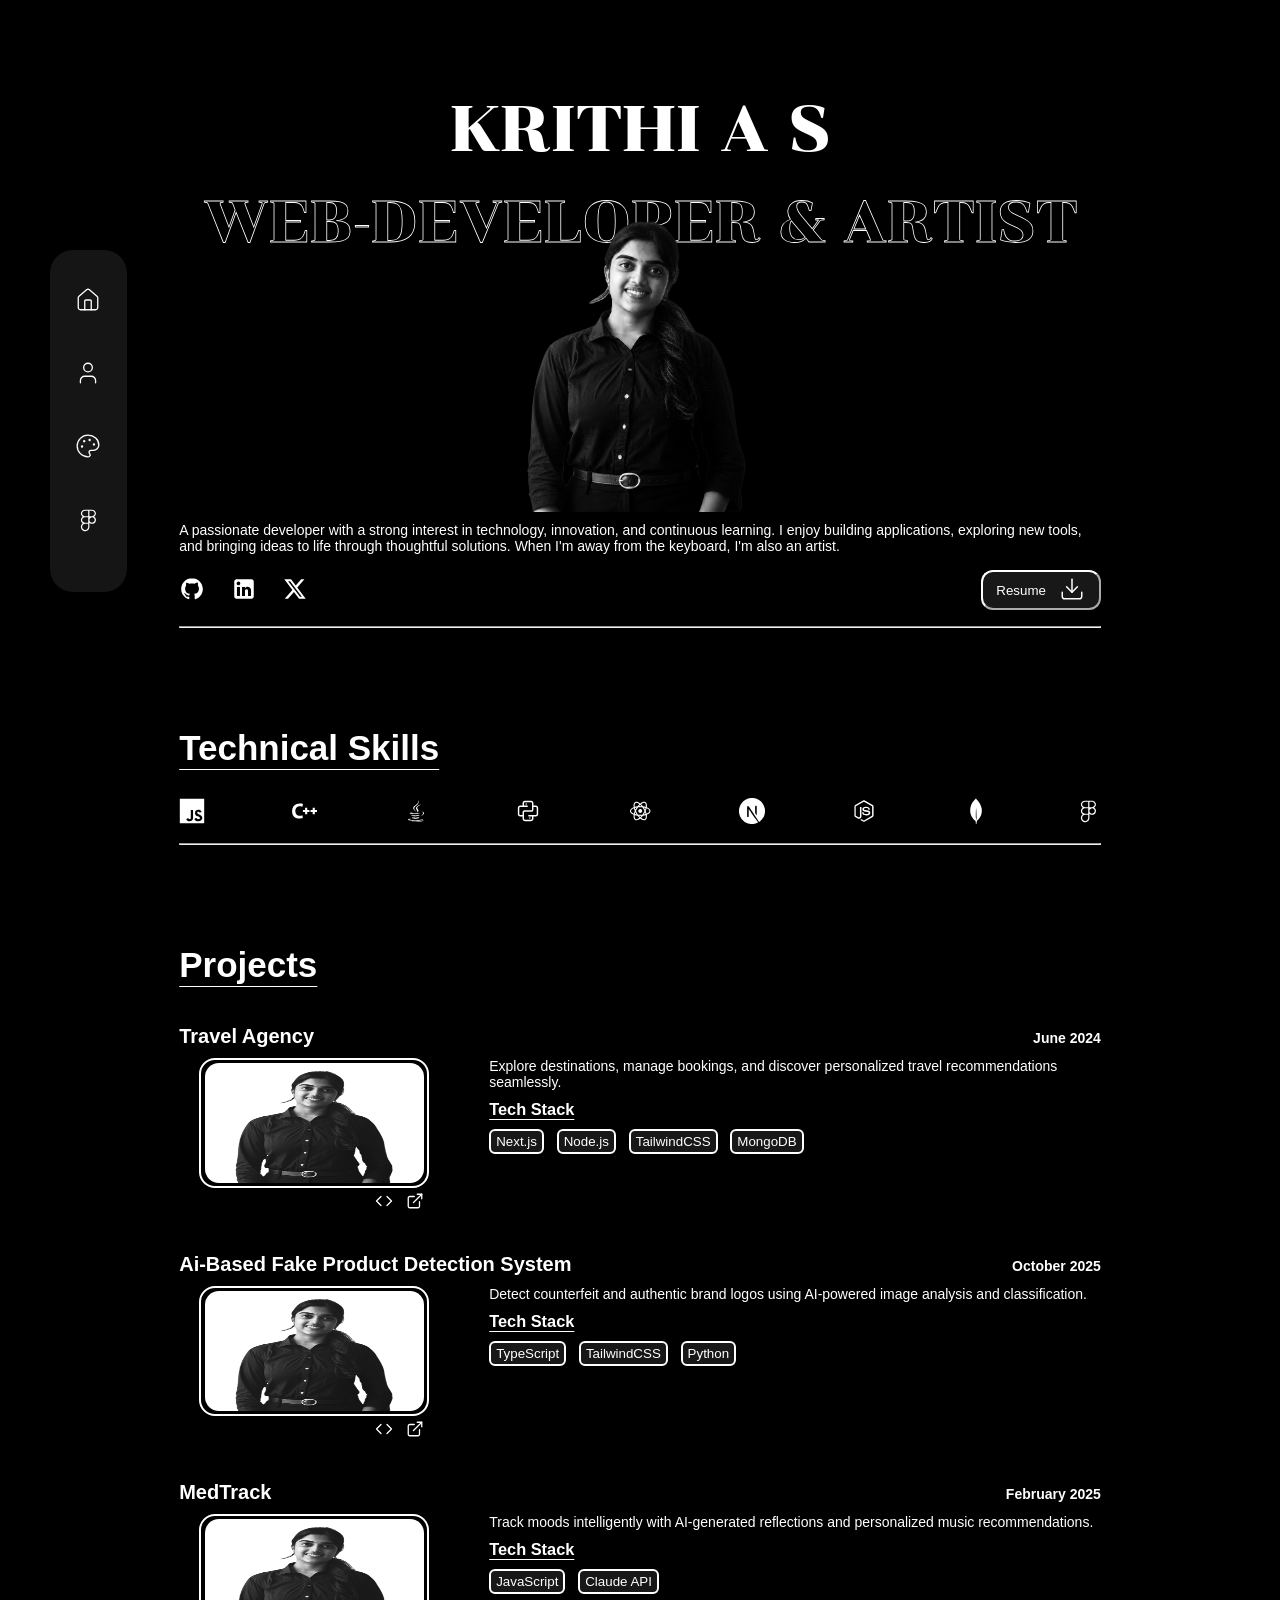
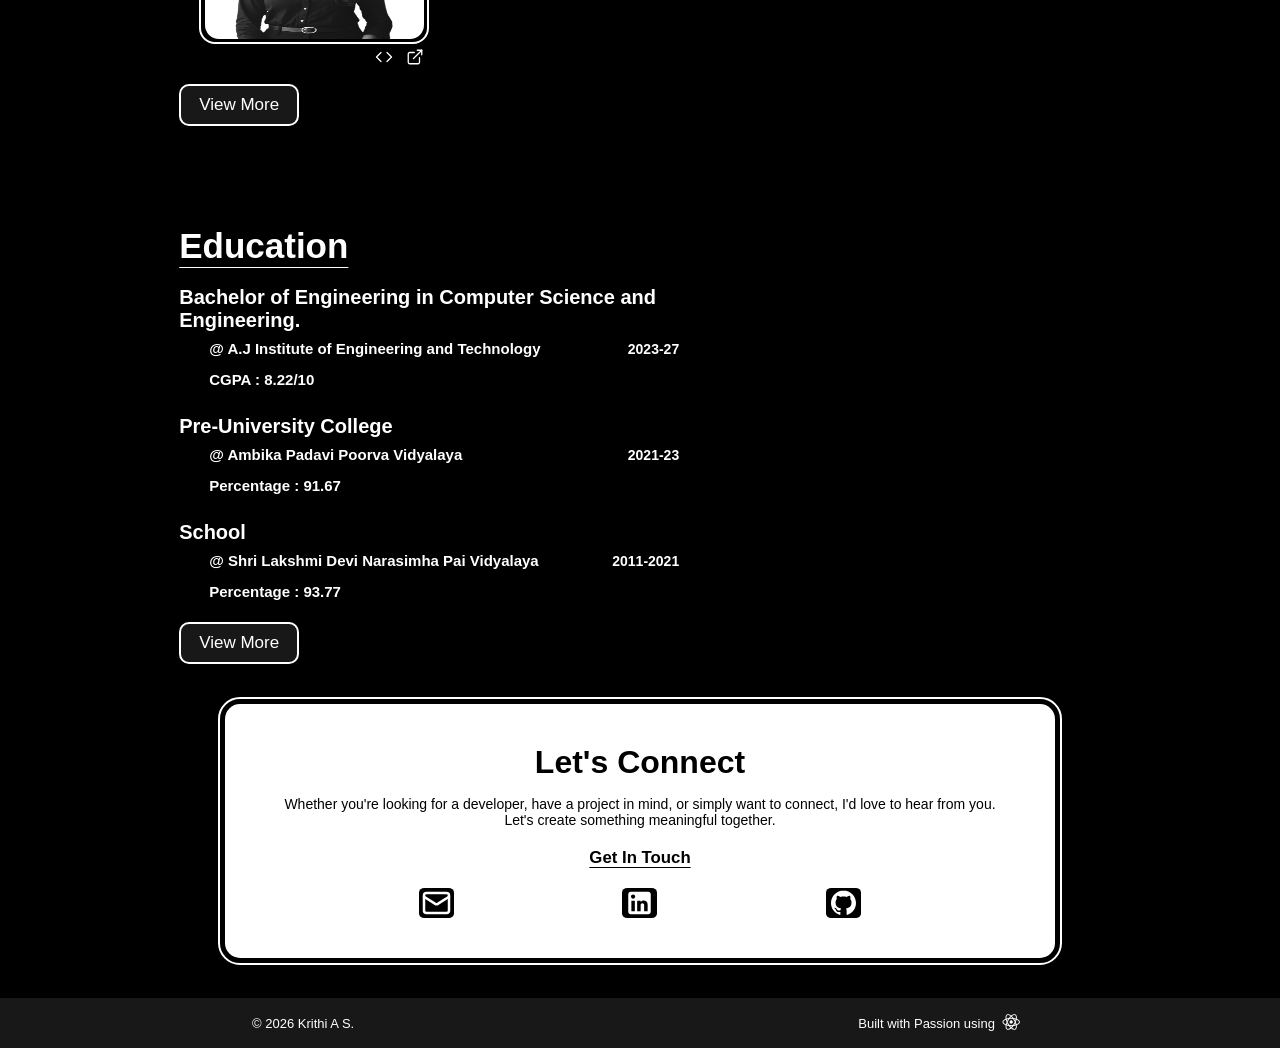
==== index.html @ cb9cdc8d "Refactor header structure and update styles for improved layout and responsiveness" ====
<!doctype html>
<html>
  <head>
    <meta chatset="UTF-8" />
    <meta name="viewport" content="width=device-width, initial-scale=1.0" />
    <title>My-Portfolio</title>
    <link rel="stylesheet" href="style.css" />
  </head>
  <body>
    <nav class="navbar">
      <div class="nav-links">
        <a href="icons/home.svg"><img src="icons/home.svg" alt="Home" /></a>
        <a href="icons/about.svg"><img src="icons/about.svg" alt="About" /></a>
        <a href="icons/art.svg"><img src="icons/art.svg" alt="Arts" /></a>
        <a href="icons/figma.svg"><img src="icons/figma.svg" alt="Figma" /></a>
      </div>
    </nav>
    <main class="main">
      <div class="header">
        <div class="heading">
          <div>
            <h1 class="myName">KRITHI A S</h1>
            <h1 class="web">WEB-DEVELOPER & ARTIST</h1>
          </div>
          <img src="./img.png" alt="image" />
        </div>
      </div>
      <p>
        A passionate developer with a strong interest in technology, innovation,
        and continuous learning. I enjoy building applications, exploring new
        tools, and bringing ideas to life through thoughtful solutions. When I'm
        away from the keyboard, I'm also an artist.
      </p>
      <br />
      <div class="home-resume">
        <div class="three">
          <a href="https://github.com/KrithiAS10"
            ><img src="icons/git.svg" alt="GitHub"
          /></a>
          <a href="https://www.linkedin.com/in/krithias10"
            ><img src="icons/linkedin.svg" alt="GitHub"
          /></a>
          <a href="https://x.com/krithi_a_s"
            ><img src="icons/twitter.svg" alt="GitHub"
          /></a>
        </div>
        <div id="r-btn">
          <button class="resume">
            <div class="r-button">
              <p>Resume</p>
              <a href="Resume_1.2.pdf" target="_blank" download
                ><img src="icons/download.svg" alt="Download"
              /></a>
            </div>
          </button>
        </div>
      </div>
      <br />
      <hr />
      <div id="sec">
        <h1>Technical Skills</h1>
        <div class="skills">
          <a href="https://github.com/KrithiAS10"
            ><img src="icons/js.svg" alt="GitHub"
          /></a>
          <a href="https://www.linkedin.com/in/krithias10"
            ><img src="icons/cpp.svg" alt="GitHub"
          /></a>
          <a href="https://x.com/krithi_a_s"
            ><img src="icons/java.svg" alt="GitHub"
          /></a>
          <a href="https://x.com/krithi_a_s"
            ><img src="icons/python.svg" alt="GitHub"
          /></a>
          <a href="https://x.com/krithi_a_s"
            ><img src="icons/react.svg" alt="GitHub"
          /></a>
          <a href="https://x.com/krithi_a_s"
            ><img src="icons/nextjs.svg" alt="GitHub"
          /></a>
          <a href="https://x.com/krithi_a_s"
            ><img src="icons/nodejs.svg" alt="GitHub"
          /></a>
          <a href="https://x.com/krithi_a_s"
            ><img src="icons/mongodb.svg" alt="GitHub"
          /></a>
          <a href="https://x.com/krithi_a_s"
            ><img src="icons/figma.svg" alt="GitHub"
          /></a>
        </div>
        <br />
        <hr />
      </div>
      <div id="sec">
        <h1>Projects</h1>
        <section class="section">
          <div class="pro-head">
            <h2>Travel Agency</h2>
            <h3>June 2024</h3>
          </div>
          <div class="pro-body">
            <div class="demo-sec">
              <a class="demo">
                <img src="myImg.png" alt="demo1" />
              </a>
              <div class="two">
                <a><img src="icons/code.svg" alt="demo1" /></a>
                <a><img src="icons/demo.svg" alt="demo1" /></a>
              </div>
            </div>
            <div class="description">
              <p>
                Explore destinations, manage bookings, and discover personalized
                travel recommendations seamlessly.
              </p>
              <h3>Tech Stack</h3>
              <div class="tech-stack">
                <button>Next.js</button>
                <button>Node.js</button>
                <button>TailwindCSS</button>
                <button>MongoDB</button>
              </div>
            </div>
          </div>
        </section>
        <section class="section">
          <div class="pro-head">
            <h2>Ai-Based Fake Product Detection System</h2>
            <h3>October 2025</h3>
          </div>
          <div class="pro-body">
            <div class="demo-sec">
              <a class="demo">
                <img src="myImg.png" alt="demo1" />
              </a>
              <div class="two">
                <a><img src="icons/code.svg" alt="demo1" /></a>
                <a><img src="icons/demo.svg" alt="demo1" /></a>
              </div>
            </div>
            <div class="description">
              <p>
                Detect counterfeit and authentic brand logos using AI-powered
                image analysis and classification.
              </p>
              <h3>Tech Stack</h3>
              <div class="tech-stack">
                <button>TypeScript</button>
                <button>TailwindCSS</button>
                <button>Python</button>
              </div>
            </div>
          </div>
        </section>
        <section class="section">
          <div class="pro-head">
            <h2>MedTrack</h2>
            <h3>February 2025</h3>
          </div>
          <div class="pro-body">
            <div class="demo-sec">
              <a class="demo">
                <img src="myImg.png" alt="demo1" />
              </a>
              <div class="two">
                <a><img src="icons/code.svg" alt="demo1" /></a>
                <a><img src="icons/demo.svg" alt="demo1" /></a>
              </div>
            </div>
            <div class="description">
              <p>
                Track moods intelligently with AI-generated reflections and
                personalized music recommendations.
              </p>
              <h3>Tech Stack</h3>
              <div class="tech-stack">
                <button>JavaScript</button>
                <button>Claude API</button>
              </div>
            </div>
          </div>
        </section>
        <div class="view-more">
          <button>View More</button>
        </div>
      </div>
      <div id="sec">
        <h1>Education</h1>
        <section class="section-edu">
          <div class="edu-head">
            <h2>
              Bachelor of Engineering in Computer Science and Engineering.
            </h2>
          </div>
          <div class="edu-body">
            <div class="edu-head">
              <h4>@ A.J Institute of Engineering and Technology</h4>
              <h4 class="year">2023-27</h4>
            </div>
            <div class="edu-head">
              <h4>CGPA : 8.22/10</h4>
            </div>
          </div>
        </section>
        <section class="section-edu">
          <div class="edu-head">
            <h2>Pre-University College</h2>
          </div>
          <div class="edu-body">
            <div class="edu-head">
              <h4>@ Ambika Padavi Poorva Vidyalaya</h4>
              <h4 class="year">2021-23</h4>
            </div>
            <div class="edu-head">
              <h4>Percentage : 91.67</h4>
            </div>
          </div>
        </section>
        <section class="section-edu">
          <div class="edu-head">
            <h2>School</h2>
          </div>
          <div class="edu-body">
            <div class="edu-head">
              <h4>@ Shri Lakshmi Devi Narasimha Pai Vidyalaya</h4>
              <h4 class="year">2011-2021</h4>
            </div>
            <div class="edu-head">
              <h4>Percentage : 93.77</h4>
            </div>
          </div>
        </section>
        <div class="view-more">
          <button>View More</button>
        </div>
      </div>
      <div class="about">
        <h2>Let's Connect</h2>
        <p>
          Whether you're looking for a developer, have a project in mind, or
          simply want to connect, I'd love to hear from you.
        </p>
        <p>Let's create something meaningful together.</p>
        <h3 class="get">Get In Touch</h3>
        <div class="info">
          <a href="krithisonu.a.s@gmail.com"
            ><img src="icons/mail.svg" alt="Mail"
          /></a>
          <a href="https://www.linkedin.com/in/krithias10"
            ><img src="icons/linkedin.svg" alt="linkedin"
          /></a>
          <a href="https://github.com/KrithiAS10"
            ><img src="icons/git.svg" alt="GitHub"
          /></a>
        </div>
      </div>
    </main>
    <footer>
      <h4>© 2026 Krithi A S.</h4>
      <div class="foot">
        <h4>Built with Passion using</h4>
        <a><img src="icons/react.svg" /></a>
      </div>
    </footer>
  </body>
</html>
---- style.css ----
* {
  box-sizing: border-box;
  margin: 0;
  padding: 0;
}
@font-face {
  font-family: "Chonburi Regular";
  font-style: normal;
  font-weight: normal;
  src:
    local("Chonburi Regular"),
    url("Chonburi-Regular.woff") format("woff");
}
body {
  background-color: black;
  font-family: Arial, Helvetica, sans-serif;
}

.navbar {
  height: 38%;
  width: 4.8rem;
  border-radius: 23px;
  background-color: rgba(24, 24, 24, 0.9);
  backdrop-filter: blur(0.8px);
  position: fixed;
  margin-top: 160px;
  justify-content: center;
  padding: 17px;
  margin-left: 50px;
}

.navbar .nav-links {
  display: flex;
  flex-direction: column;
  gap: 2.7rem;
  align-items: center;
  margin-top: 20px;
}

.navbar a {
  gap: 2rem;
  width: auto;
}

.header {
  margin-top: 90px;
  position: relative;
  margin-bottom: 10px;
}
.heading {
  color: white;
  position: relative;
  display: flex;
  flex-direction: column;
  align-items: center;
}

.heading h1 {
  text-align: center;
  font-family: "Chonburi Regular";
  font-weight: 300;
  margin: 0;
}
.heading .web {
  -webkit-text-fill-color: transparent;
  -webkit-text-stroke: 0.8px white;
  font-size: clamp(2rem, 4.5vw, 5rem);
  text-decoration: none;
}
.heading .myName {
  font-size: clamp(2.8rem, 5vw, 6rem);
  margin-bottom: 20px;
  text-decoration: none;
}
.heading img {
  height: auto;
  width: clamp(220px, 24vw, 380px);
  display: block;

  margin-top: -4vw; /* overlap subtitle */

  z-index: 2;
}

@media (max-width: 1200px) {
  .heading {
    margin-top: 60px;
  }

  .heading .myName {
    font-size: 4.5rem;
  }

  .heading .web {
    font-size: 3.8rem;
  }

  .heading img {
    width: 300px;
    top: 47%;
  }
}
@media (max-width: 600px) {
  .heading {
    margin-top: 55px;
  }

  .heading .myName {
    font-size: 2.3rem;
    margin-bottom: 8px;
  }

  .heading .web {
    font-size: 1.45rem;
    line-height: 1;
  }

  .heading img {
    width: 170px;
    top: 48%;
  }
  main {
    margin: 75px 16px 24px;
  }
  .skills {
    justify-content: space-between;
    gap: 20px;
  }
}

main {
  margin-right: clamp(16px, 14vw, 200px);
  margin-left: clamp(16px, 14vw, 200px);
  font-size: 14px;
  p {
    color: white;
  }
}
.main h1 {
  font-size: 35px;
  text-decoration: underline;
  text-decoration-thickness: 1px;
  text-underline-offset: 9px;
}
.main h2 {
  font-size: 25px;
}

.home-resume {
  display: flex;
  align-items: center;
}

.resume {
  color: white;
  background-color: black;
  border-color: white;
  border-radius: 12px;
  width: clamp(110px, 13vw, 120px);
  height: clamp(40px, 2vw, 70px);
  background-color: rgb(24, 24, 24);
}
.resume p {
  margin: 0;
}
.r-button {
  display: flex;
  align-items: center;
  justify-content: center;
  gap: 1em;
  margin: none;
}
#r-btn {
  margin-left: auto;
}
.three {
  display: flex;
  gap: 2vw;
}

img {
  width: 26px;
  height: 26px;
}

.skills {
  width: 100%;

  display: flex;
  flex-wrap: wrap;

  justify-content: space-between;
  align-items: center;

  row-gap: 25px;
  column-gap: 20px;

  margin-top: 30px;
}
#sec {
  color: white;
  margin-top: 100px;
}

ul {
  list-style-type: url(icons/Vector.svg);
}
.pro-body {
  display: flex;
  align-items: flex-start;
  gap: 40px;
  margin-left: 20px;
}
.pro-head {
  display: flex;
  align-items: baseline;
}

.pro-head h2,
h3 {
  margin: 10px 0;
}

.pro-head h2 {
  font-size: 20px;
}

.pro-head h3 {
  margin-left: auto;
  font-size: 14px;
}
.demo {
  height: 130px;
  width: 230px;
  border: 2px solid white;
  border-radius: 16px;
  display: flex;
  justify-content: center;
  align-items: center;
}
.demo img {
  height: 95%;
  width: 97%;
  background-color: white;
  border-radius: 14px;
}

.two {
  display: flex;
  max-width: 90%;
  justify-content: right;
  gap: 1vw;
  img {
    width: 18px;
    height: 18px;
  }
  margin-top: 4px;
}
.demo-sec {
  width: 100%;
  max-width: 250px;
}

.description h3 {
  text-decoration: underline;
  text-decoration-thickness: 1px;
  text-underline-offset: 4px;
}

.tech-stack {
  display: flex;
  gap: 1vw;
  margin-top: 10px;
}

.tech-stack button {
  color: white;
  background-color: rgb(24, 24, 24);
  border: 2px solid white;
  border-radius: 6px;
  padding: 3px 5px;
}
.section {
  margin-top: 30px;
}
.view-more {
  margin-top: 15px;
  button {
    color: white;
    background-color: rgb(24, 24, 24);
    border: 2px solid white;
    border-radius: 10px;
    font-size: 17px;
    padding: 9px 18px;
  }
}

.edu-body {
  margin-top: 1px;
  margin-left: 30px;
  display: block;
  justify-content: space-between;
  h4 {
    margin-top: 7px;
    margin-bottom: 7px;
    font-size: 15px;
  }
}
.edu-head {
  display: flex;
  align-items: baseline;
  .year {
    margin-left: auto;
    font-size: 14px;
  }
  h2 {
    margin: 0;
  }
}
/* 
.edu-head h2,
h3 {
  margin: 0;
} */

.edu-head h2 {
  font-size: 20px;
}

.section-edu {
  max-width: 500px;
  max-height: 300px;
  margin-top: 20px;
}

footer {
  height: 50px;
  margin-top: 40px;
  max-width: auto;
  display: flex;
  justify-content: space-around;
  align-items: center;
  background-color: rgb(24, 24, 24);
  h4 {
    color: white;
    margin: 0;
    font-weight: lighter;
    font-size: small;
  }
}

.about {
  margin: 40px auto;
  max-width: 90%;
  outline: 2px solid white;
  outline-offset: 5px;
  text-align: center;
  color: black;
  background-color: white;
  border-radius: 15px;
  padding: 40px;
  p {
    color: black;
  }
  h2 {
    font-size: xx-large;
    margin-bottom: 15px;
  }
  h3 {
    font-size: larger;
  }
  hr {
    color: black;
  }
  .get {
    text-decoration: underline;
    text-underline-offset: 4px;
    margin: 20px 0;
  }
  img {
    background-color: black;
    border-radius: 15%;
    height: 30px;
    width: 35px;
  }
  a {
    text-decoration: none;
    color: black;
    display: inline-flex;
    align-items: center;
    flex-direction: column;
    gap: 8px;
    text-align: center;
  }
  .info {
    display: flex;
    justify-content: space-evenly;
    gap: 15px;
    flex-wrap: wrap;
    align-items: flex-start;
  }
}

.foot img {
  height: 22px;
  width: 22px;
  margin: 0;
}
.foot a {
  height: 24px;
  width: 28px;
}
.foot {
  display: flex;
  align-items: center;
  gap: 5px;
}

/* =======================
   Mobile View
======================= */

@media (max-width: 900px) {
  /* Navbar */

  .navbar {
    position: fixed;
    top: 0;
    left: 0;

    width: 100%;
    height: 60px;

    margin: 0;
    padding: 0;

    background: rgba(24, 24, 24, 0.75);
    backdrop-filter: blur(18px);
    -webkit-backdrop-filter: blur(18px);

    border: none;
    border-bottom: 1px solid rgba(255, 255, 255, 0.15);

    border-radius: 0;

    display: flex;
    justify-content: center;
    align-items: center;

    z-index: 1000;
  }

  .navbar .nav-links {
    width: 100%;
    height: 100%;

    display: flex;
    flex-direction: row;

    justify-content: space-evenly;
    align-items: center;

    margin: 0;
    gap: 0;
  }

  .navbar a {
    display: flex;
    justify-content: center;
    align-items: center;
  }

  .navbar img {
    width: 28px;
    height: 28px;
  }

  /* Main */

  main {
    margin: 90px 28px 30px;
  }

  /* Hero */

  .heading {
    margin-top: 70px;
  }

  .heading .myName {
    font-size: 4rem;
    margin-bottom: 10px;
  }

  .heading .web {
    font-size: 3rem;
    line-height: 1;
  }

  .heading img {
    width: 280px;
    top: 46%;
  }

  /* Home */

  .home-resume {
    justify-content: space-between;
    align-items: center;
  }

  #r-btn {
    margin-left: auto;
  }

  /* Skills */

  .skills {
    justify-content: center;
    flex-wrap: wrap;
    gap: clamp(15px, 8vw, 75px);
  }

  /* Projects */

  /* ---------- Project Header ---------- */

  .pro-head {
    display: flex;
    align-items: baseline;
    margin-bottom: 10px;
  }

  .pro-head h3 {
    margin-left: auto;
  }

  .pro-head h2 {
    margin: 0;
    font-size: 1.5rem;
  }

  .pro-head h3 {
    font-size: 0.95rem;
    font-weight: 500;
  }

  /* ---------- Project Body ---------- */

  .pro-body {
    display: flex;
    flex-direction: column;
    align-items: center;
    gap: 24px;
  }

  /* ---------- Demo ---------- */

  .demo-sec {
    width: 100%;
    max-width: 500px;

    display: flex;
    flex-direction: column;
  }

  .demo {
    width: 100%;
    height: 280px;

    display: flex;
    justify-content: center;
    align-items: center;

    border: 2px solid white;
    border-radius: 16px;
  }

  .demo img {
    width: 97%;
    height: 97%;
    border-radius: 14px;
  }

  /* ---------- Icons ---------- */

  .two {
    max-width: 100%;
    justify-content: right;
    display: flex;
    justify-content: flex-end;
    align-items: center;

    gap: 12px;
    margin-top: 8px;
  }

  .two img {
    width: 22px;
    height: 22px;
  }

  /* ---------- Description ---------- */

  .description {
    width: 100%;
  }

  .description p {
    line-height: 1.6;
    margin-bottom: 12px;
  }

  .description h3 {
    margin-bottom: 10px;
  }

  /* ---------- Tech Stack ---------- */

  .tech-stack {
    display: flex;
    flex-wrap: wrap;
    gap: 10px;
    margin-top: 10px;
  }

  .tech-stack button {
    padding: 5px 10px;
    font-size: 13px;
  }

  /* ---------- View More ---------- */

  .view-more {
    display: flex;
    margin-top: 30px;
    margin-left: 0;
  }

  /* Education */

  .section-edu {
    margin-left: 0;
    max-width: 100%;
  }

  .edu-head {
    flex-direction: column;
    align-items: flex-start;
    gap: 4px;
  }

  .edu-head .year {
    margin-left: 0;
  }

  .edu-body {
    margin-left: 15px;
  }

  /* Contact */

  .about {
    max-width: 100%;
    padding: 25px;
  }

  .about .info {
    display: flex;
    justify-content: space-evenly;
    gap: 15px;
    flex-wrap: wrap;
    align-items: flex-start;
  }

  /* Footer */

  footer {
    flex-direction: column;
    height: auto;
    gap: 8px;
    padding: 15px;
  }
}
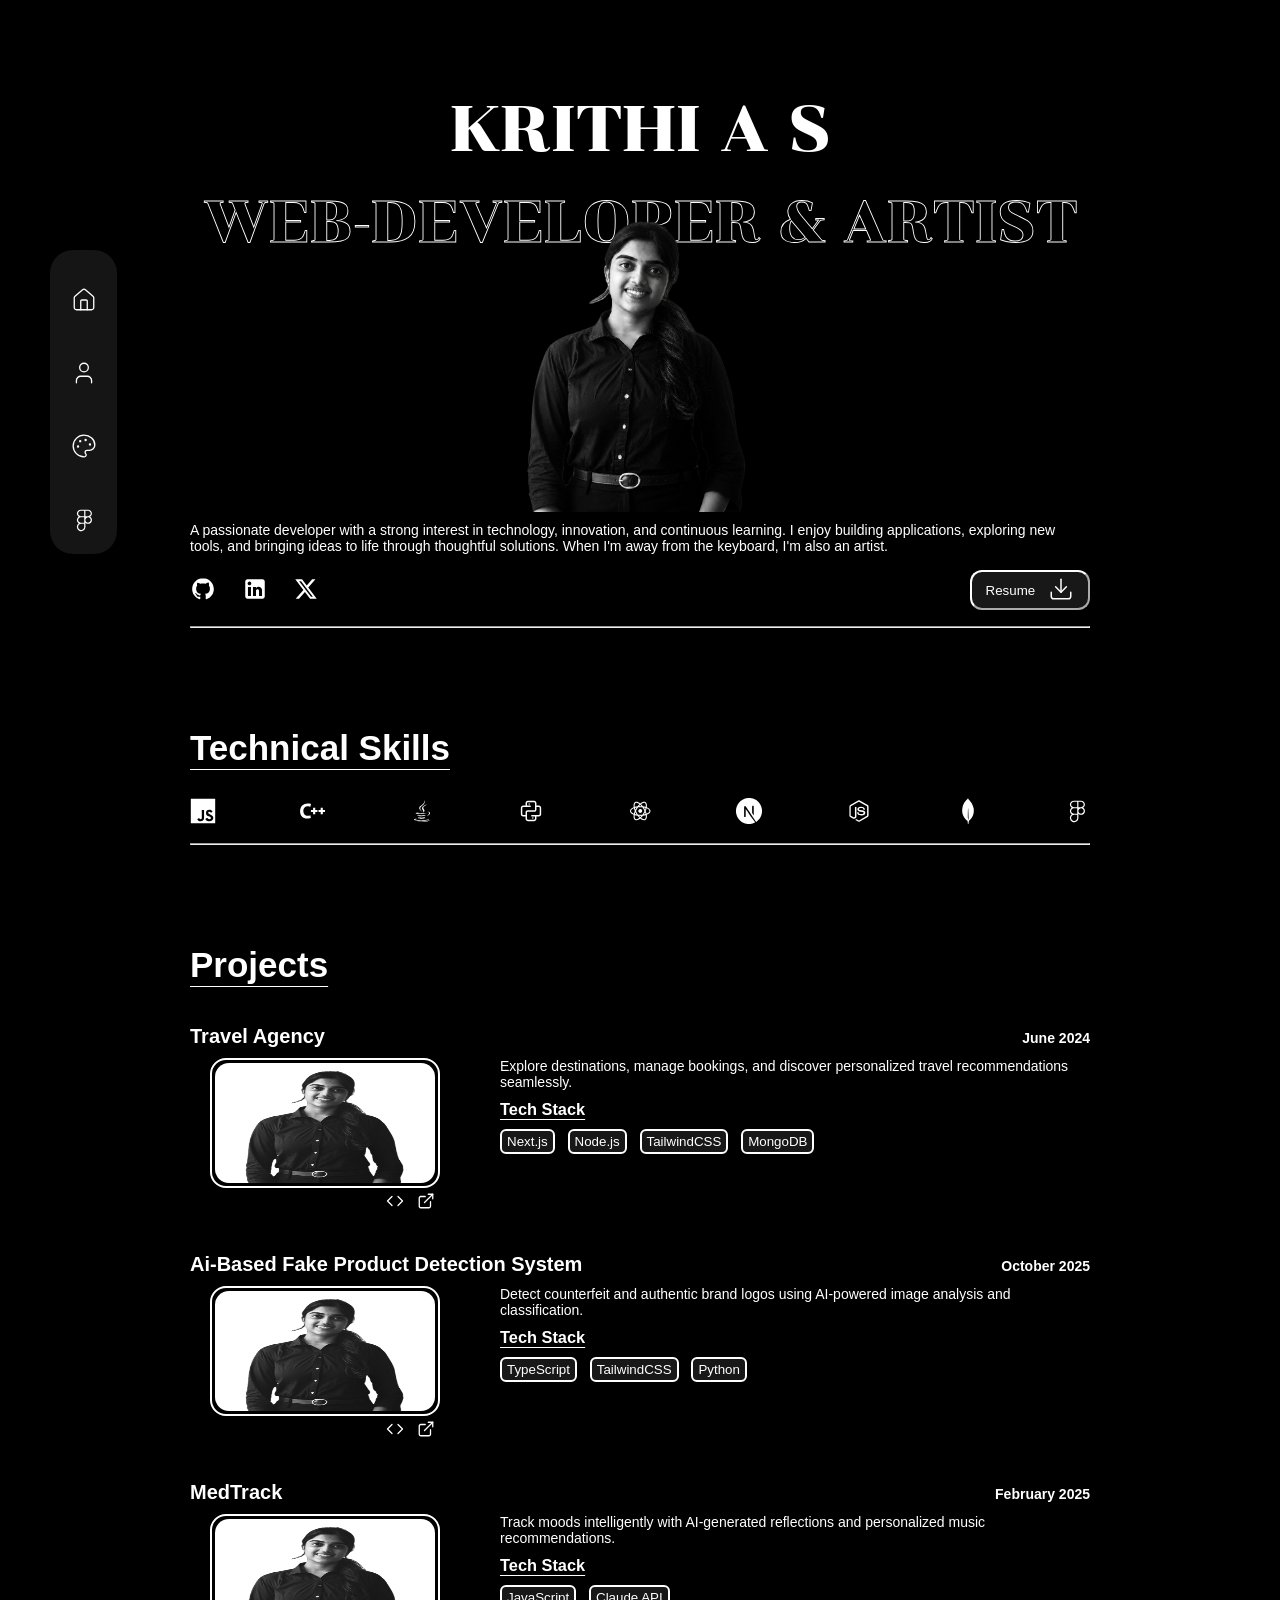
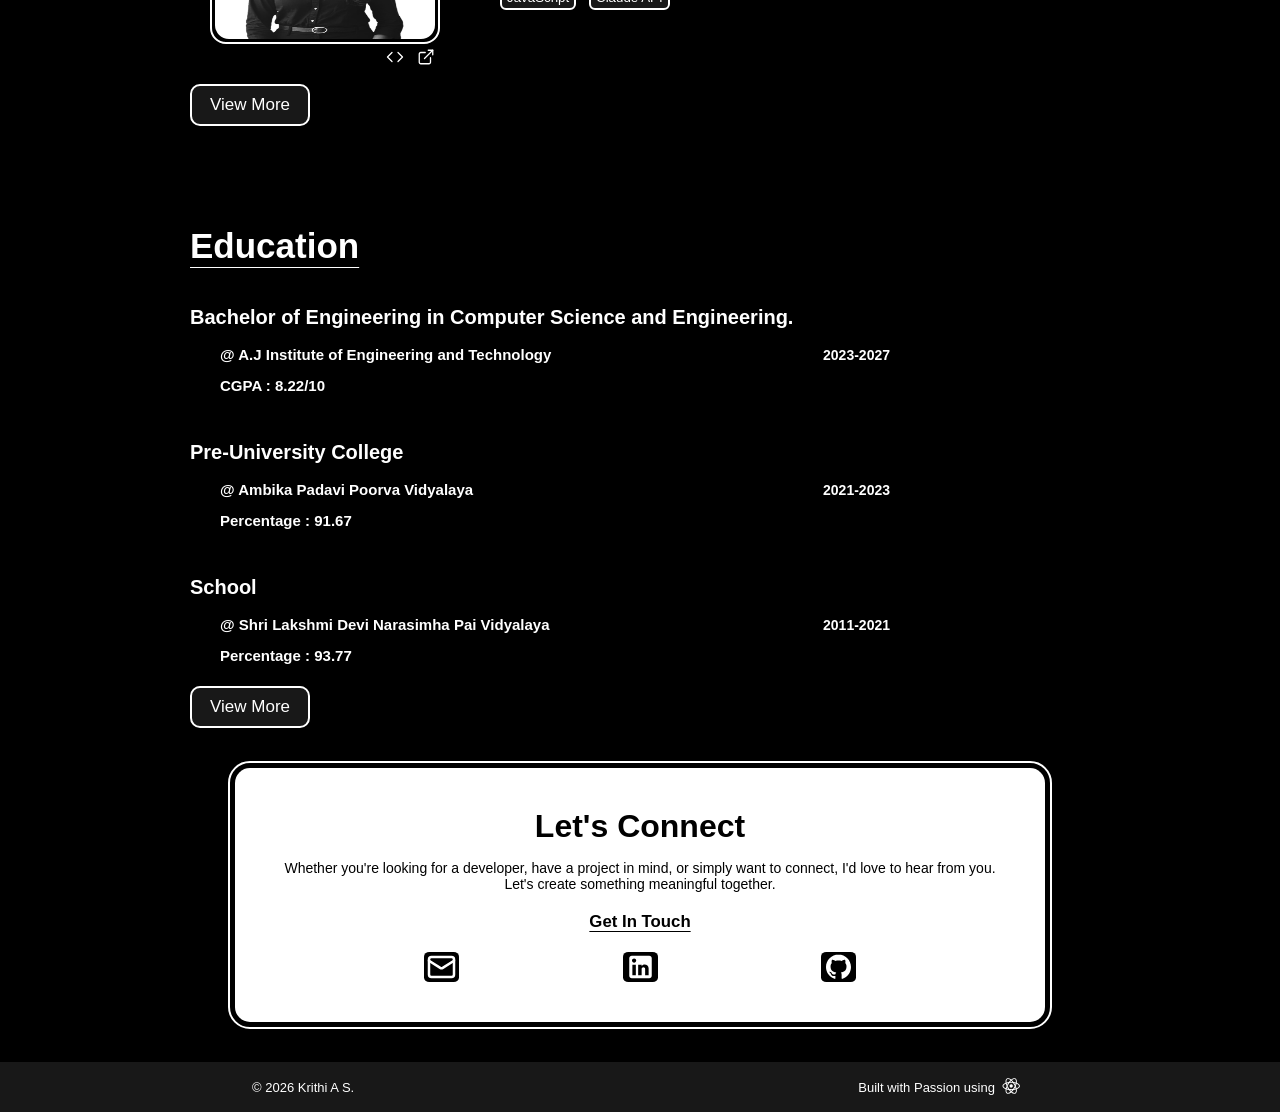
==== commit 2fe4cf10: "Fix year formatting in education section and adjust navbar dimensions for better layout" ====
--- a/index.html
+++ b/index.html
@@ -195,7 +195,7 @@
           <div class="edu-body">
             <div class="edu-head">
               <h4>@ A.J Institute of Engineering and Technology</h4>
-              <h4 class="year">2023-27</h4>
+              <h4 class="year">2023-2027</h4>
             </div>
             <div class="edu-head">
               <h4>CGPA : 8.22/10</h4>
@@ -209,7 +209,7 @@
           <div class="edu-body">
             <div class="edu-head">
               <h4>@ Ambika Padavi Poorva Vidyalaya</h4>
-              <h4 class="year">2021-23</h4>
+              <h4 class="year">2021-2023</h4>
             </div>
             <div class="edu-head">
               <h4>Percentage : 91.67</h4>
--- a/style.css
+++ b/style.css
@@ -17,8 +17,8 @@
 }
 
 .navbar {
-  height: 38%;
-  width: 4.8rem;
+  height: clamp(190px, 41vh, 33 0px);
+  width: 4.2rem;
   border-radius: 23px;
   background-color: rgba(24, 24, 24, 0.9);
   backdrop-filter: blur(0.8px);
@@ -63,7 +63,7 @@
 }
 .heading .web {
   -webkit-text-fill-color: transparent;
-  -webkit-text-stroke: 0.8px white;
+  -webkit-text-stroke: 0.9px white;
   font-size: clamp(2rem, 4.5vw, 5rem);
   text-decoration: none;
 }
@@ -82,7 +82,7 @@
   z-index: 2;
 }
 
-@media (max-width: 1200px) {
+/* @media (max-width: 1200px) {
   .heading {
     margin-top: 60px;
   }
@@ -99,38 +99,12 @@
     width: 300px;
     top: 47%;
   }
-}
-@media (max-width: 600px) {
-  .heading {
-    margin-top: 55px;
-  }
-
-  .heading .myName {
-    font-size: 2.3rem;
-    margin-bottom: 8px;
-  }
-
-  .heading .web {
-    font-size: 1.45rem;
-    line-height: 1;
-  }
-
-  .heading img {
-    width: 170px;
-    top: 48%;
-  }
-  main {
-    margin: 75px 16px 24px;
-  }
-  .skills {
-    justify-content: space-between;
-    gap: 20px;
-  }
-}
+} */
 
 main {
-  margin-right: clamp(16px, 14vw, 200px);
-  margin-left: clamp(16px, 14vw, 200px);
+  width: 100%;
+  max-width: 900px;
+  margin: 0 auto;
   font-size: 14px;
   p {
     color: white;
@@ -294,9 +268,8 @@
     padding: 9px 18px;
   }
 }
-
 .edu-body {
-  margin-top: 1px;
+  margin-top: 10px;
   margin-left: 30px;
   display: block;
   justify-content: space-between;
@@ -317,20 +290,15 @@
     margin: 0;
   }
 }
-/* 
-.edu-head h2,
-h3 {
-  margin: 0;
-} */
 
 .edu-head h2 {
   font-size: 20px;
 }
 
 .section-edu {
-  max-width: 500px;
+  max-width: 700px;
   max-height: 300px;
-  margin-top: 20px;
+  margin-top: 40px;
 }
 
 footer {
@@ -478,7 +446,9 @@
   /* Main */
 
   main {
-    margin: 90px 28px 30px;
+    width: 100%;
+    max-width: 600px;
+    margin: 0 auto;
   }
 
   /* Hero */
@@ -488,18 +458,21 @@
   }
 
   .heading .myName {
-    font-size: 4rem;
+    font-size: 3rem;
     margin-bottom: 10px;
   }
 
   .heading .web {
-    font-size: 3rem;
+    font-size: 2.8rem;
     line-height: 1;
+    -webkit-text-fill-color: transparent;
+    -webkit-text-stroke: 0.8px white;
+    text-decoration: none;
+    margin-bottom: -10px;
   }
 
   .heading img {
-    width: 280px;
-    top: 46%;
+    width: 230px;
   }
 
   /* Home */
@@ -518,7 +491,7 @@
   .skills {
     justify-content: center;
     flex-wrap: wrap;
-    gap: clamp(15px, 8vw, 75px);
+    gap: clamp(15px, 6.5vw, 75px);
   }
 
   /* Projects */
@@ -566,7 +539,7 @@
 
   .demo {
     width: 100%;
-    height: 280px;
+    height: 250px;
 
     display: flex;
     justify-content: center;
@@ -577,8 +550,8 @@
   }
 
   .demo img {
-    width: 97%;
-    height: 97%;
+    width: 98.2%;
+    height: 96.8%;
     border-radius: 14px;
   }
 
@@ -645,13 +618,13 @@
   }
 
   .edu-head {
-    flex-direction: column;
+    flex-direction: row;
     align-items: flex-start;
     gap: 4px;
   }
 
   .edu-head .year {
-    margin-left: 0;
+    margin-left: auto;
   }
 
   .edu-body {
@@ -681,4 +654,33 @@
     gap: 8px;
     padding: 15px;
   }
-}
+  @media (max-width: 600px) {
+    .heading {
+      margin-top: 55px;
+    }
+
+    .heading .myName {
+      font-size: 2.3rem;
+      margin-bottom: 8px;
+    }
+
+    .heading .web {
+      font-size: 1.45rem;
+      line-height: 1;
+    }
+
+    .heading img {
+      width: 170px;
+      top: 48%;
+    }
+    main {
+      width: 100%;
+      max-width: 400px;
+      margin: 0 auto;
+    }
+    .skills {
+      justify-content: space-between;
+      gap: 20px;
+    }
+  }
+}
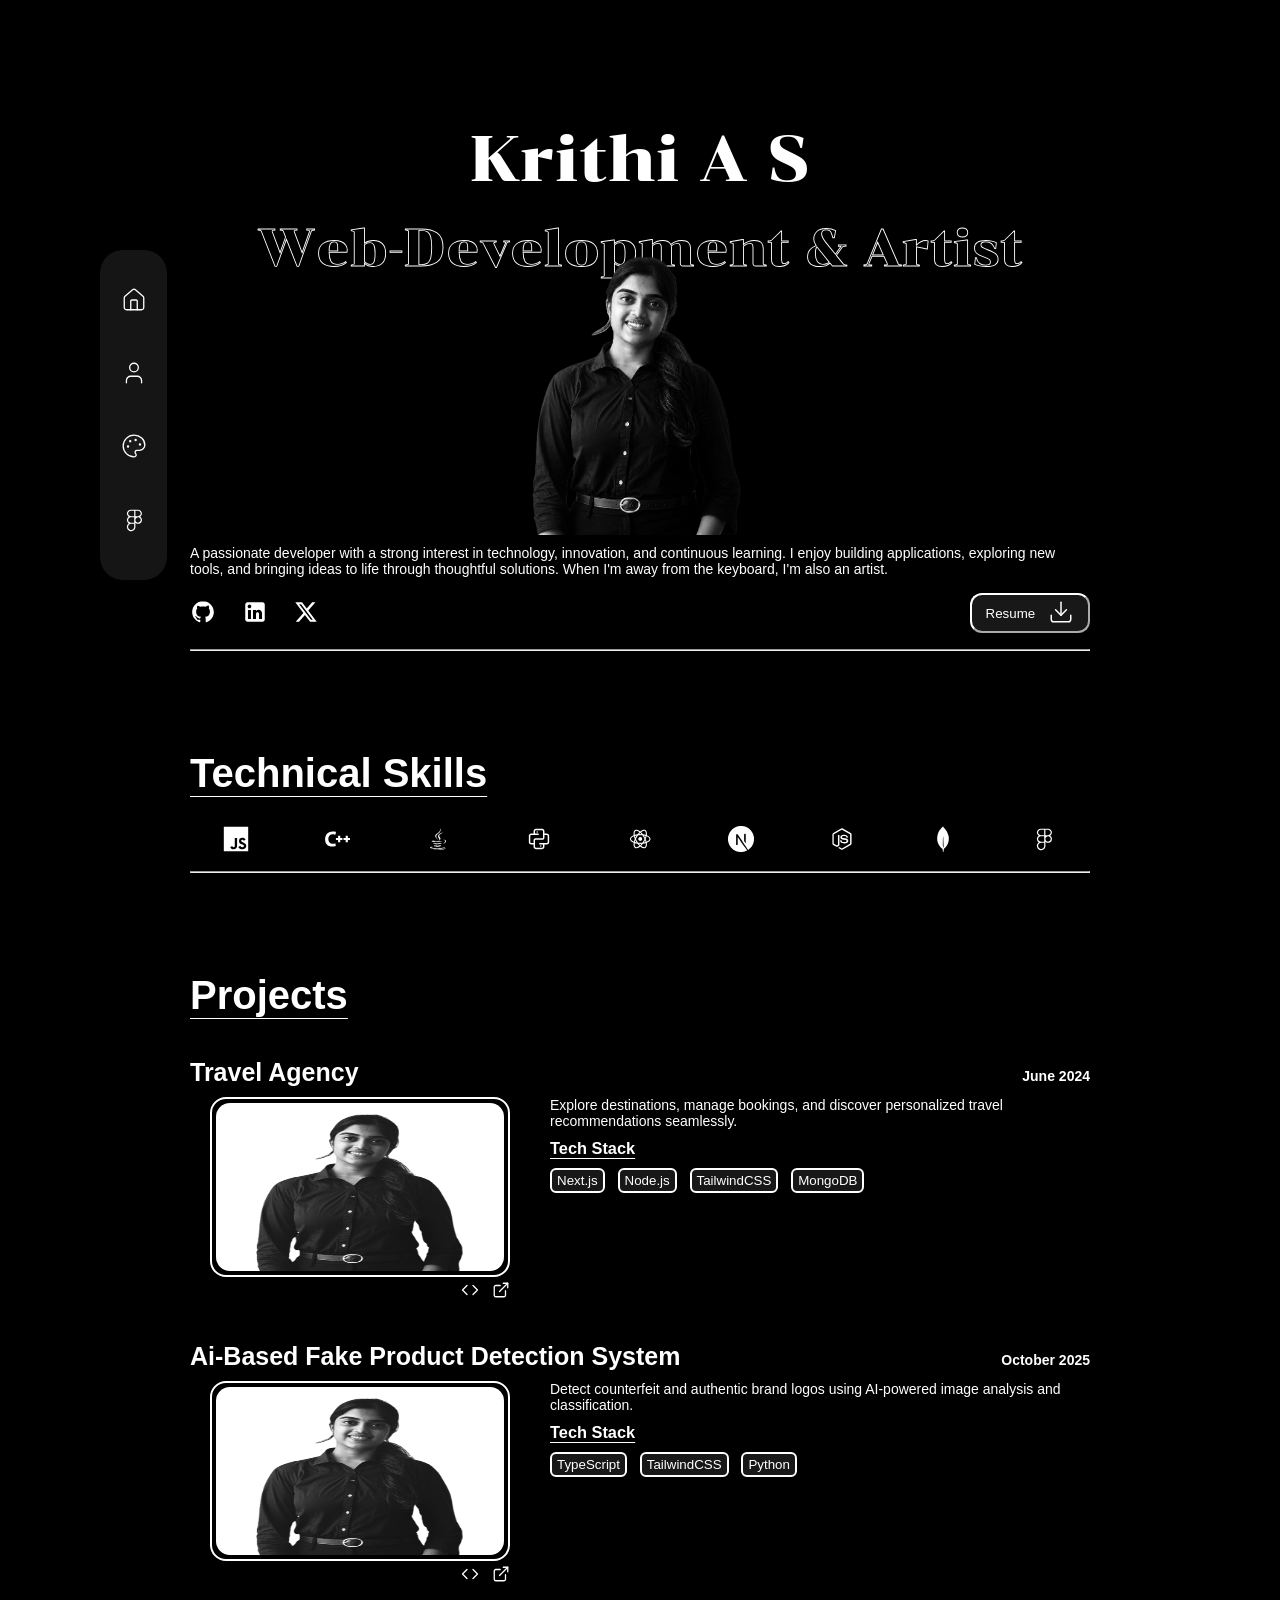
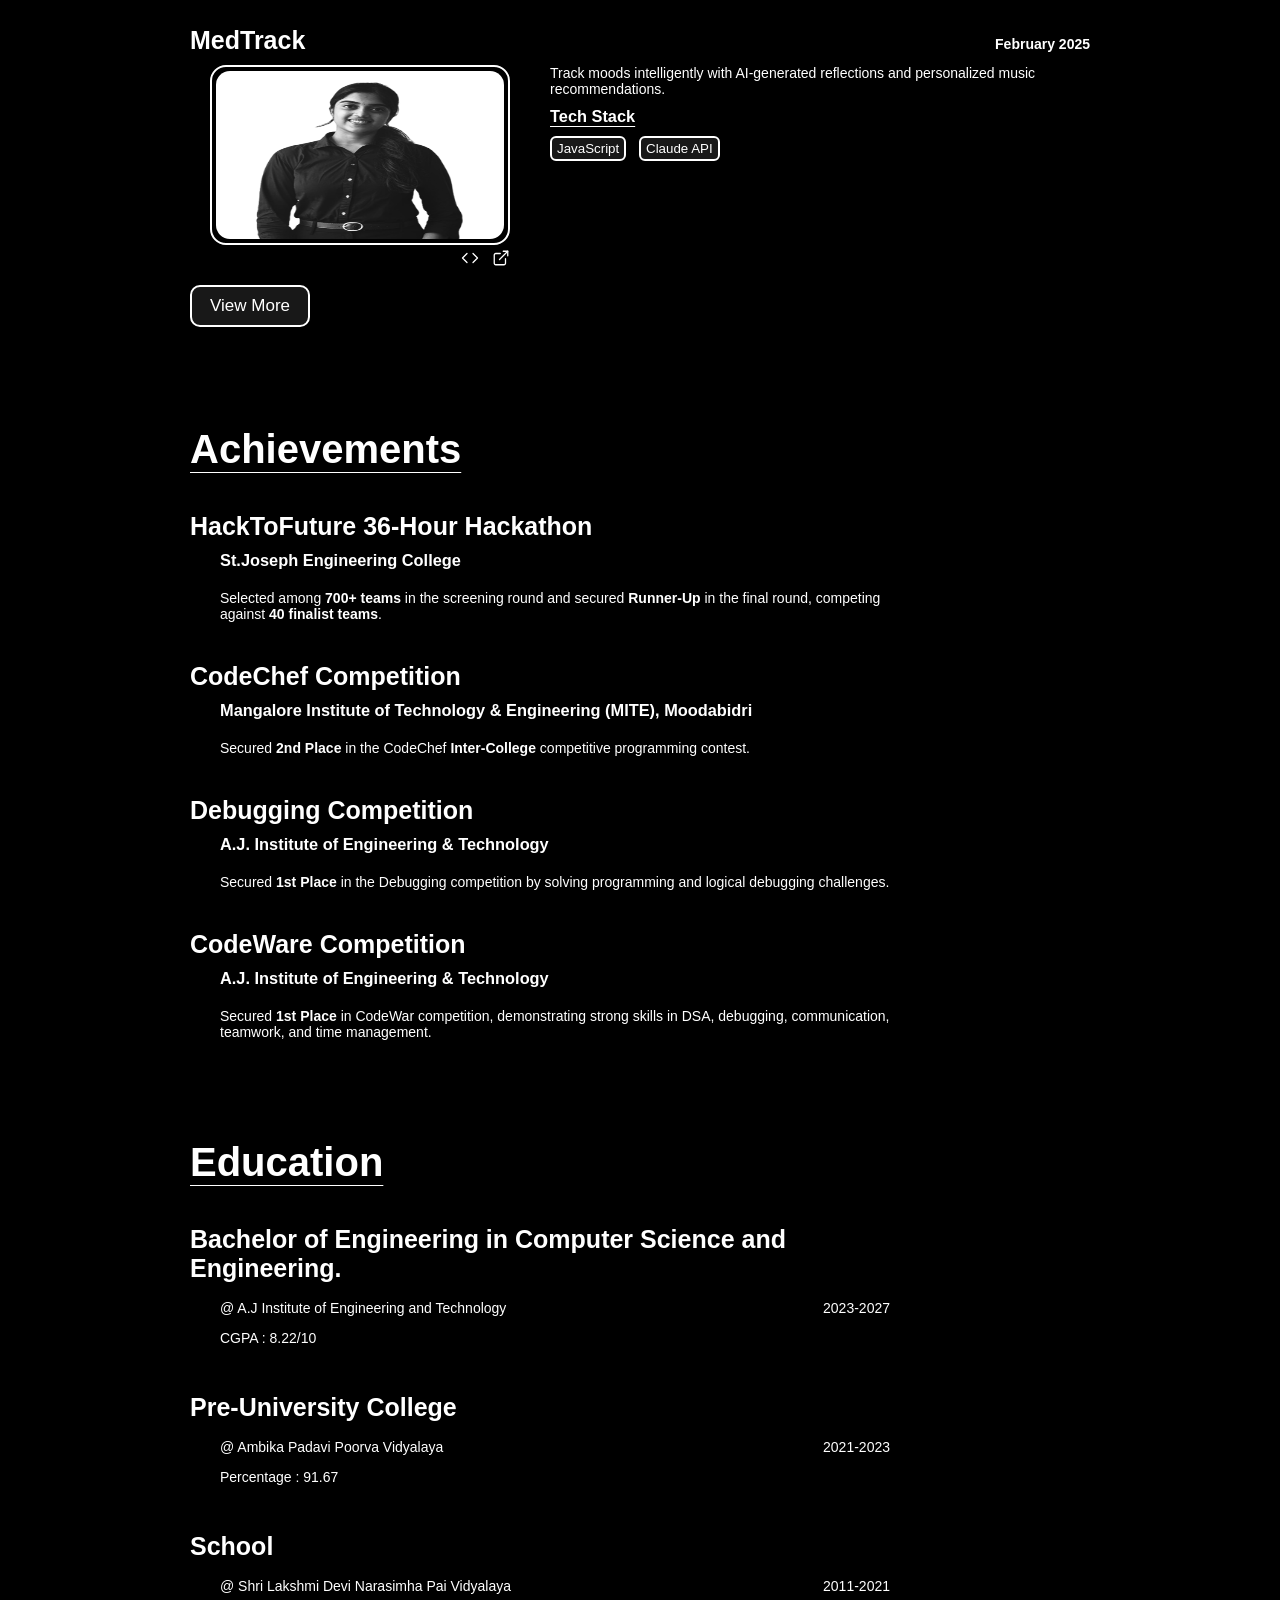
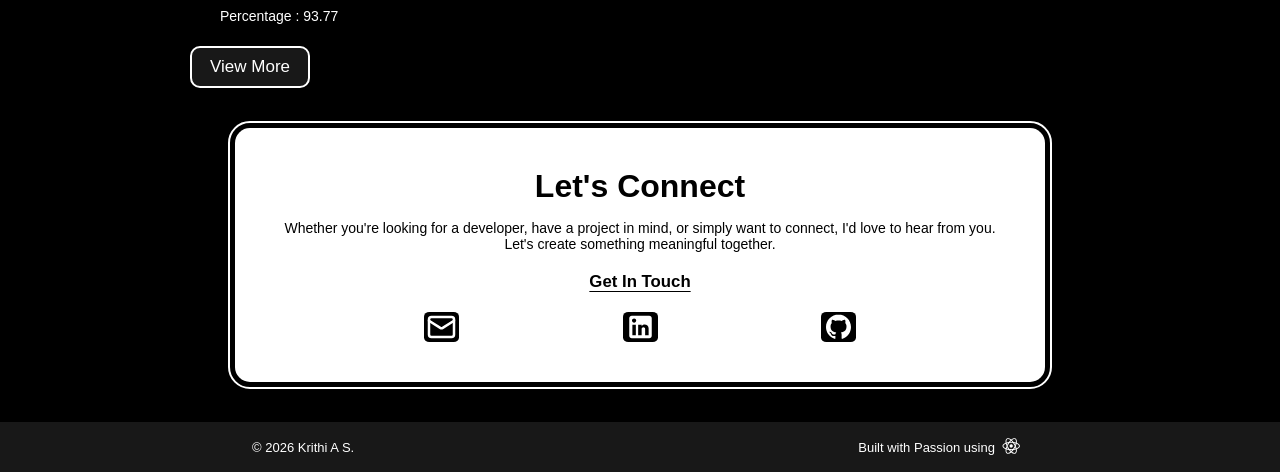
==== commit 5f64f60d: "Refactor header structure and enhance achievements section layout" ====
--- a/index.html
+++ b/index.html
@@ -15,12 +15,23 @@
         <a href="icons/figma.svg"><img src="icons/figma.svg" alt="Figma" /></a>
       </div>
     </nav>
-    <main class="main">
+    <!-- <header class="header">
       <div class="header">
         <div class="heading">
           <div>
             <h1 class="myName">KRITHI A S</h1>
             <h1 class="web">WEB-DEVELOPER & ARTIST</h1>
+          </div>
+          <img src="./img.png" alt="image" />
+        </div>
+      </div>
+    </header> -->
+    <main class="main">
+      <div class="header">
+        <div class="heading">
+          <div>
+            <h1 class="myName">Krithi A S</h1>
+            <h1 class="web">Web-Development & Artist</h1>
           </div>
           <img src="./img.png" alt="image" />
         </div>
@@ -185,6 +196,61 @@
         </div>
       </div>
       <div id="sec">
+        <h1>Achievements</h1>
+        <section class="section-edu">
+          <h2>HackToFuture 36-Hour Hackathon</h2>
+          <div class="edu-body">
+            <h3>St.Joseph Engineering College</h3>
+          </div>
+          <div class="edu-body">
+            <p>
+              Selected among <b>700+ teams</b> in the screening round and
+              secured <b>Runner-Up</b> in the final round, competing against
+              <b>40 finalist teams</b>.
+            </p>
+          </div>
+        </section>
+        <section class="section-edu">
+          <h2>CodeChef Competition</h2>
+          <div class="edu-body">
+            <h3>
+              Mangalore Institute of Technology & Engineering (MITE), Moodabidri
+            </h3>
+          </div>
+          <div class="edu-body">
+            <p>
+              Secured <b>2nd Place</b> in the CodeChef
+              <b>Inter-College</b> competitive programming contest.
+            </p>
+          </div>
+        </section>
+        <section class="section-edu">
+          <h2>Debugging Competition</h2>
+          <div class="edu-body">
+            <h3>A.J. Institute of Engineering & Technology</h3>
+          </div>
+          <div class="edu-body">
+            <p>
+              Secured <b>1st Place</b> in the Debugging competition by solving
+              programming and logical debugging challenges.
+            </p>
+          </div>
+        </section>
+        <section class="section-edu">
+          <h2>CodeWare Competition</h2>
+          <div class="edu-body">
+            <h3>A.J. Institute of Engineering & Technology</h3>
+          </div>
+          <div class="edu-body">
+            <p>
+              Secured <b>1st Place</b> in CodeWar competition, demonstrating
+              strong skills in DSA, debugging, communication, teamwork, and time
+              management.
+            </p>
+          </div>
+        </section>
+      </div>
+      <div id="sec">
         <h1>Education</h1>
         <section class="section-edu">
           <div class="edu-head">
@@ -194,11 +260,11 @@
           </div>
           <div class="edu-body">
             <div class="edu-head">
-              <h4>@ A.J Institute of Engineering and Technology</h4>
-              <h4 class="year">2023-2027</h4>
-            </div>
-            <div class="edu-head">
-              <h4>CGPA : 8.22/10</h4>
+              <p>@ A.J Institute of Engineering and Technology</p>
+              <p class="year">2023-2027</p>
+            </div>
+            <div class="edu-head">
+              <p>CGPA : 8.22/10</p>
             </div>
           </div>
         </section>
@@ -208,11 +274,11 @@
           </div>
           <div class="edu-body">
             <div class="edu-head">
-              <h4>@ Ambika Padavi Poorva Vidyalaya</h4>
-              <h4 class="year">2021-2023</h4>
-            </div>
-            <div class="edu-head">
-              <h4>Percentage : 91.67</h4>
+              <p>@ Ambika Padavi Poorva Vidyalaya</p>
+              <p class="year">2021-2023</p>
+            </div>
+            <div class="edu-head">
+              <p>Percentage : 91.67</p>
             </div>
           </div>
         </section>
@@ -222,11 +288,11 @@
           </div>
           <div class="edu-body">
             <div class="edu-head">
-              <h4>@ Shri Lakshmi Devi Narasimha Pai Vidyalaya</h4>
-              <h4 class="year">2011-2021</h4>
-            </div>
-            <div class="edu-head">
-              <h4>Percentage : 93.77</h4>
+              <p>@ Shri Lakshmi Devi Narasimha Pai Vidyalaya</p>
+              <p class="year">2011-2021</p>
+            </div>
+            <div class="edu-head">
+              <p>Percentage : 93.77</p>
             </div>
           </div>
         </section>
--- a/style.css
+++ b/style.css
@@ -17,16 +17,16 @@
 }
 
 .navbar {
-  height: clamp(190px, 41vh, 33 0px);
+  height: clamp(190px, 41vh, 330px);
   width: 4.2rem;
   border-radius: 23px;
   background-color: rgba(24, 24, 24, 0.9);
   backdrop-filter: blur(0.8px);
   position: fixed;
-  margin-top: 160px;
+  margin-top: 130px;
   justify-content: center;
   padding: 17px;
-  margin-left: 50px;
+  margin-left: 100px;
 }
 
 .navbar .nav-links {
@@ -43,11 +43,12 @@
 }
 
 .header {
-  margin-top: 90px;
   position: relative;
   margin-bottom: 10px;
 }
+
 .heading {
+  margin-top: 120px;
   color: white;
   position: relative;
   display: flex;
@@ -64,7 +65,7 @@
 .heading .web {
   -webkit-text-fill-color: transparent;
   -webkit-text-stroke: 0.9px white;
-  font-size: clamp(2rem, 4.5vw, 5rem);
+  font-size: clamp(2rem, 4vw, 5rem);
   text-decoration: none;
 }
 .heading .myName {
@@ -74,30 +75,62 @@
 }
 .heading img {
   height: auto;
-  width: clamp(220px, 24vw, 380px);
+  width: clamp(220px, 23vw, 380px);
   display: block;
 
-  margin-top: -4vw; /* overlap subtitle */
+  margin-top: -3vw; /* overlap subtitle */
 
   z-index: 2;
 }
 
-/* @media (max-width: 1200px) {
+/* @media (max-width: 1100px) {
+  .header {
+    position: relative;
+    margin-bottom: 10px;
+    width: 1100px;
+    max-width: 900px;
+    margin: 0 auto;
+  }
+
   .heading {
-    margin-top: 60px;
-  }
-
+    margin-top: 90px;
+    color: white;
+    position: relative;
+    display: flex;
+    flex-direction: column;
+    align-items: center;
+  }
+
+  .heading h1 {
+    text-align: center;
+    font-family: "Chonburi Regular";
+    font-weight: 300;
+    margin: 0;
+  }
+  .heading .web {
+    -webkit-text-fill-color: transparent;
+    -webkit-text-stroke: 0.9px white;
+    font-size: clamp(2rem, 4.5vw, 5rem);
+    text-decoration: none;
+  }
   .heading .myName {
-    font-size: 4.5rem;
-  }
-
-  .heading .web {
-    font-size: 3.8rem;
-  }
-
+    font-size: clamp(2.8rem, 5vw, 6rem);
+    margin-bottom: 20px;
+    text-decoration: none;
+  }
   .heading img {
-    width: 300px;
-    top: 47%;
+    height: auto;
+    width: clamp(220px, 24vw, 380px);
+    display: block;
+
+    margin-top: -4vw; 
+
+    z-index: 2;
+  }
+  .main {
+    width: 100%;
+    max-width: 550px;
+    margin: 0 auto;
   }
 } */
 
@@ -163,17 +196,20 @@
   display: flex;
   flex-wrap: wrap;
 
-  justify-content: space-between;
+  /* justify-content: space-between; */
   align-items: center;
-
-  row-gap: 25px;
-  column-gap: 20px;
+  justify-content: center;
+
+  gap: clamp(15px, 7.5vw, 75px);
 
   margin-top: 30px;
 }
 #sec {
   color: white;
   margin-top: 100px;
+  h1 {
+    font-size: 40px;
+  }
 }
 
 ul {
@@ -196,7 +232,7 @@
 }
 
 .pro-head h2 {
-  font-size: 20px;
+  font-size: 25px;
 }
 
 .pro-head h3 {
@@ -204,8 +240,8 @@
   font-size: 14px;
 }
 .demo {
-  height: 130px;
-  width: 230px;
+  height: 180px;
+  width: 300px;
   border: 2px solid white;
   border-radius: 16px;
   display: flex;
@@ -221,7 +257,7 @@
 
 .two {
   display: flex;
-  max-width: 90%;
+  max-width: 100%;
   justify-content: right;
   gap: 1vw;
   img {
@@ -232,7 +268,7 @@
 }
 .demo-sec {
   width: 100%;
-  max-width: 250px;
+  max-width: 300px;
 }
 
 .description h3 {
@@ -273,28 +309,27 @@
   margin-left: 30px;
   display: block;
   justify-content: space-between;
-  h4 {
+  p {
+    margin-top: 20px;
+  }
+}
+.edu-head {
+  display: flex;
+  align-items: baseline;
+  font-weight: inherit;
+  .year {
+    margin-left: auto;
+    font-weight: 500;
+  }
+  p {
     margin-top: 7px;
     margin-bottom: 7px;
-    font-size: 15px;
-  }
-}
-.edu-head {
-  display: flex;
-  align-items: baseline;
-  .year {
-    margin-left: auto;
-    font-size: 14px;
   }
   h2 {
+    font-size: 25px;
     margin: 0;
   }
 }
-
-.edu-head h2 {
-  font-size: 20px;
-}
-
 .section-edu {
   max-width: 700px;
   max-height: 300px;
@@ -388,7 +423,7 @@
    Mobile View
 ======================= */
 
-@media (max-width: 900px) {
+@media (max-width: 920px) {
   /* Navbar */
 
   .navbar {
@@ -491,7 +526,7 @@
   .skills {
     justify-content: center;
     flex-wrap: wrap;
-    gap: clamp(15px, 6.5vw, 75px);
+    gap: clamp(5px, 4.5vw, 65px);
   }
 
   /* Projects */
@@ -525,6 +560,7 @@
     flex-direction: column;
     align-items: center;
     gap: 24px;
+    margin: 0;
   }
 
   /* ---------- Demo ---------- */
@@ -619,17 +655,20 @@
 
   .edu-head {
     flex-direction: row;
-    align-items: flex-start;
-    gap: 4px;
-  }
-
-  .edu-head .year {
-    margin-left: auto;
-  }
-
-  .edu-body {
+    h2 {
+      font-size: 20px;
+    }
+    p {
+      max-width: 230px;
+    }
+    p.year {
+      margin-left: 10vw;
+    }
+  }
+
+  /* .edu-body {
     margin-left: 15px;
-  }
+  } */
 
   /* Contact */
 
@@ -654,7 +693,7 @@
     gap: 8px;
     padding: 15px;
   }
-  @media (max-width: 600px) {
+  @media (max-width: 730px) {
     .heading {
       margin-top: 55px;
     }
@@ -680,7 +719,7 @@
     }
     .skills {
       justify-content: space-between;
-      gap: 20px;
-    }
-  }
-}
+      gap: 1px;
+    }
+  }
+}
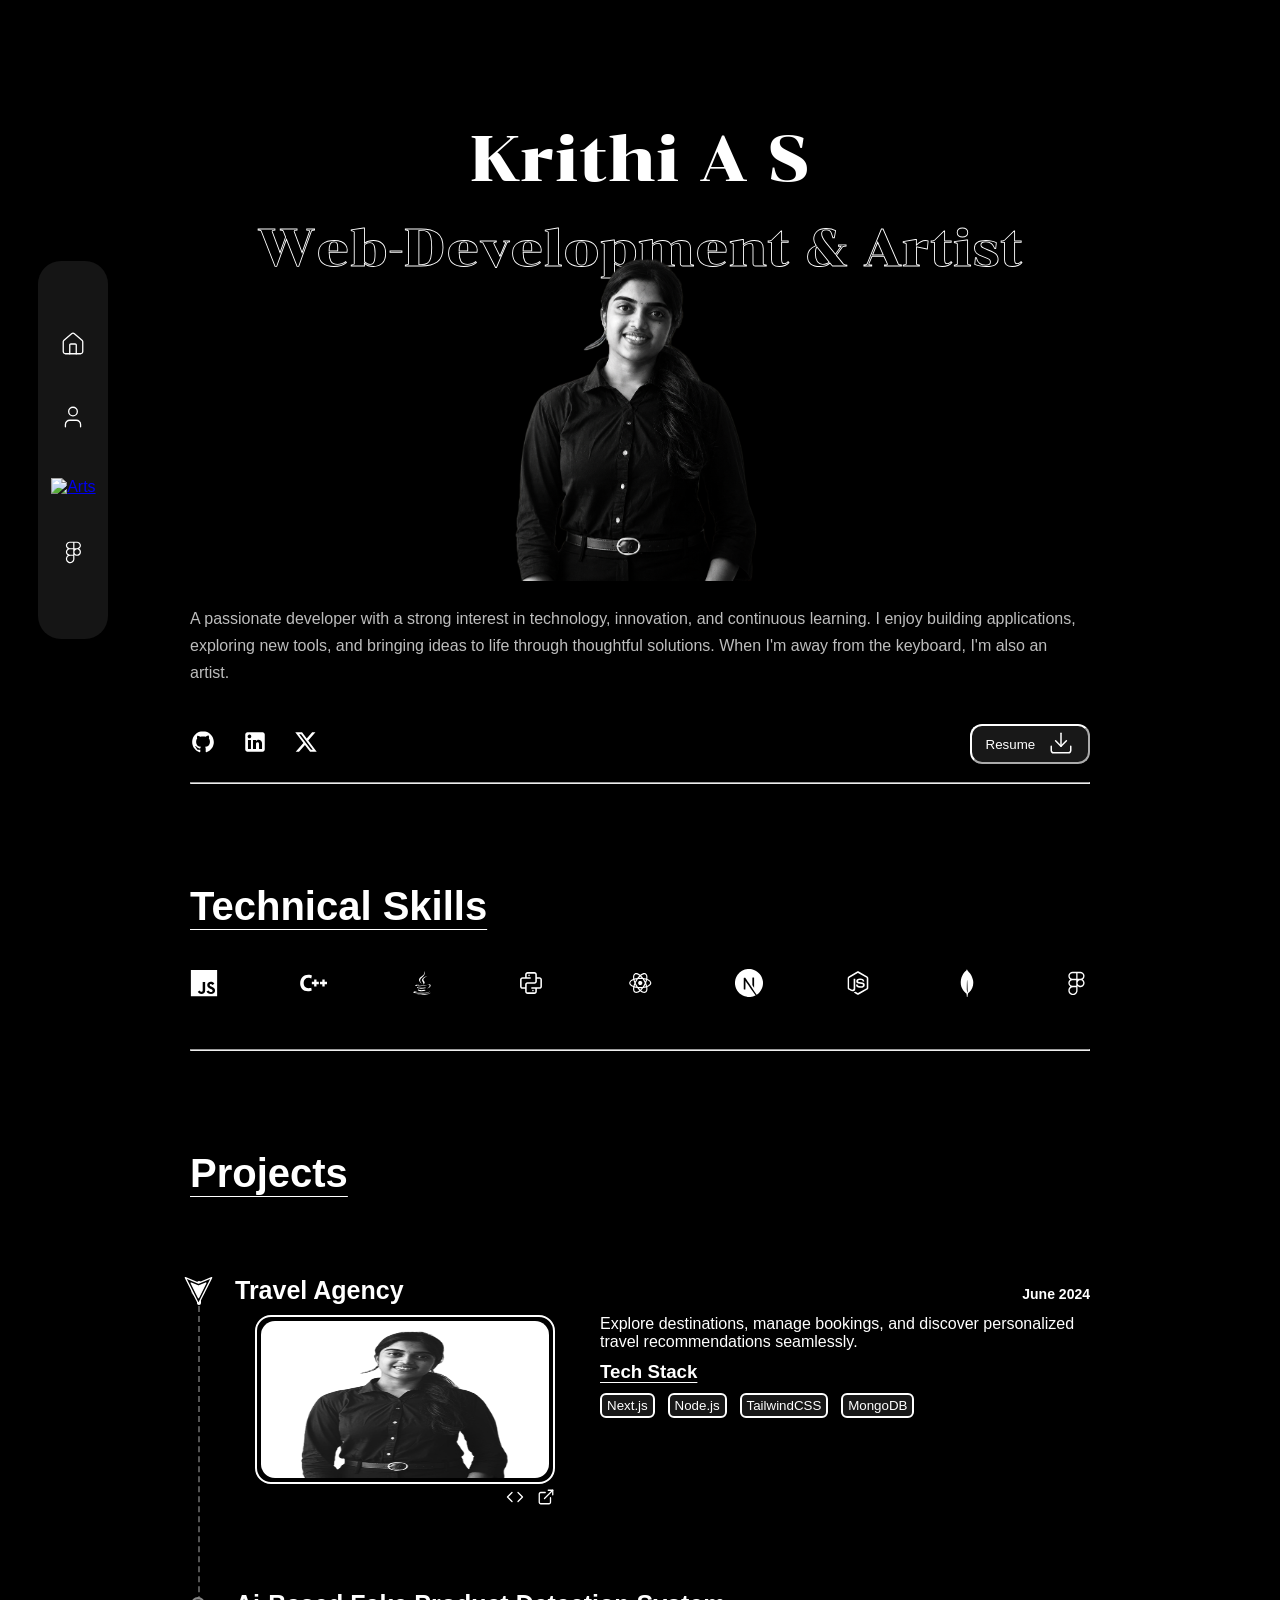
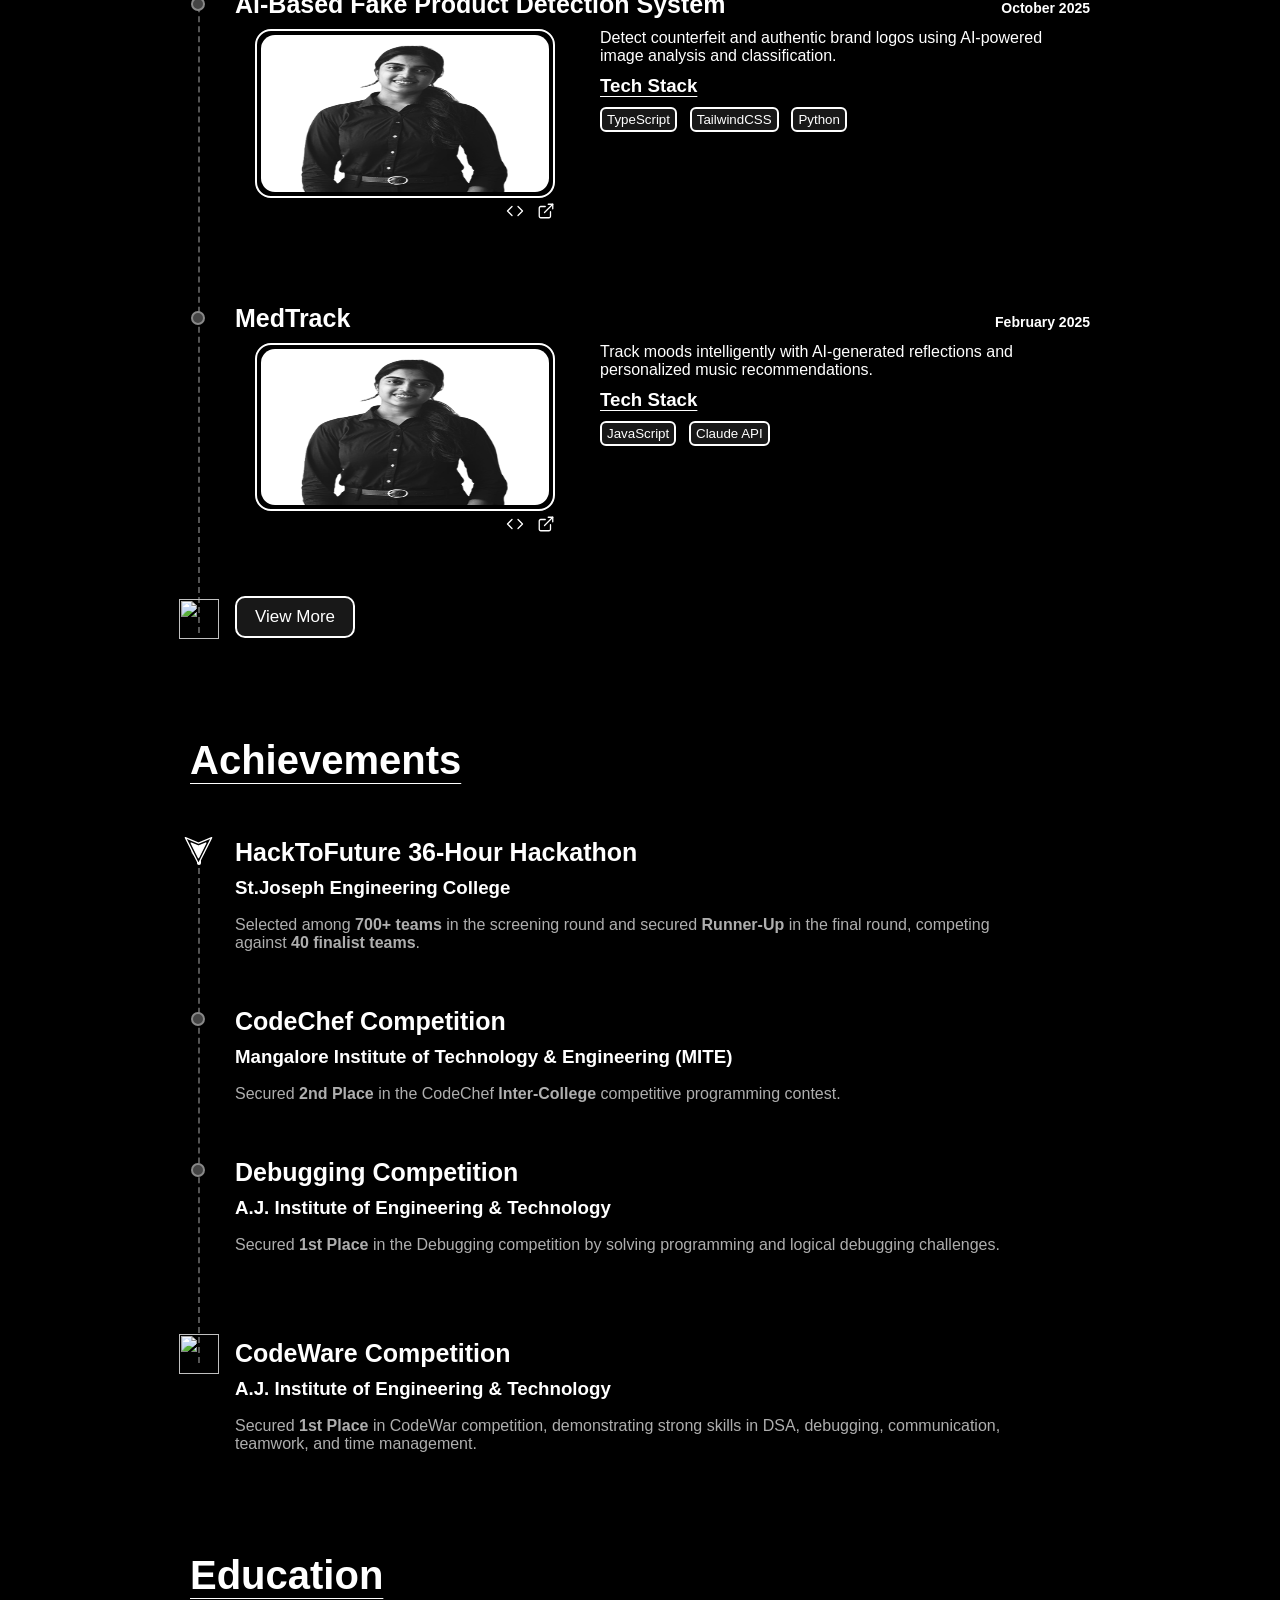
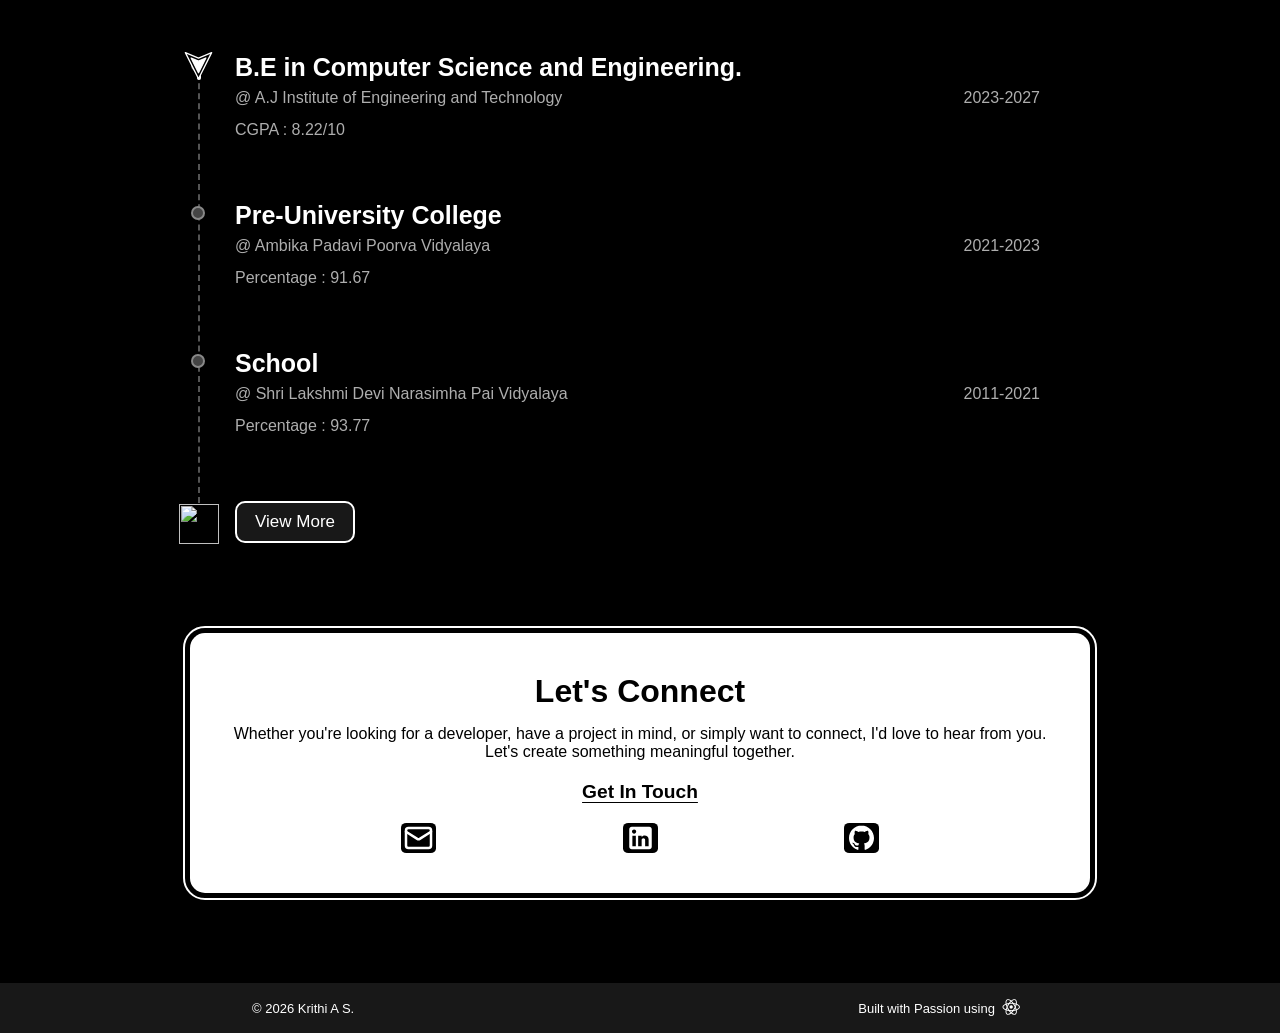
==== commit 75e940e9: "Update project and achievement sections with enhanced layout and descriptions; modify navbar dimensi" ====
--- a/index.html
+++ b/index.html
@@ -11,7 +11,7 @@
       <div class="nav-links">
         <a href="icons/home.svg"><img src="icons/home.svg" alt="Home" /></a>
         <a href="icons/about.svg"><img src="icons/about.svg" alt="About" /></a>
-        <a href="icons/art.svg"><img src="icons/art.svg" alt="Arts" /></a>
+        <a href="icons/paint.svg"><img src="icons/paint.svg" alt="Arts" /></a>
         <a href="icons/figma.svg"><img src="icons/figma.svg" alt="Figma" /></a>
       </div>
     </nav>
@@ -104,200 +104,228 @@
       </div>
       <div id="sec">
         <h1>Projects</h1>
-        <section class="section">
-          <div class="pro-head">
-            <h2>Travel Agency</h2>
-            <h3>June 2024</h3>
-          </div>
-          <div class="pro-body">
-            <div class="demo-sec">
-              <a class="demo">
-                <img src="myImg.png" alt="demo1" />
-              </a>
-              <div class="two">
-                <a><img src="icons/code.svg" alt="demo1" /></a>
-                <a><img src="icons/demo.svg" alt="demo1" /></a>
-              </div>
-            </div>
-            <div class="description">
+        <div class="projects">
+          <div class="timeline-progress"></div>
+          <img src="icons/arrow.svg" class="arrow" />
+          <section class="section">
+            <div class="pro-head">
+              <div class="circle"></div>
+              <h2>Travel Agency</h2>
+              <h3>June 2024</h3>
+            </div>
+            <div class="pro-body">
+              <div class="demo-sec">
+                <a class="demo">
+                  <img src="myImg.png" alt="demo1" />
+                </a>
+                <div class="two">
+                  <a><img src="icons/code.svg" alt="demo1" /></a>
+                  <a><img src="icons/demo.svg" alt="demo1" /></a>
+                </div>
+              </div>
+              <div class="description">
+                <p>
+                  Explore destinations, manage bookings, and discover
+                  personalized travel recommendations seamlessly.
+                </p>
+                <h3>Tech Stack</h3>
+                <div class="tech-stack">
+                  <button>Next.js</button>
+                  <button>Node.js</button>
+                  <button>TailwindCSS</button>
+                  <button>MongoDB</button>
+                </div>
+              </div>
+            </div>
+          </section>
+          <section class="section">
+            <div class="pro-head">
+              <div class="circle"></div>
+              <h2>Ai-Based Fake Product Detection System</h2>
+              <h3>October 2025</h3>
+            </div>
+            <div class="pro-body">
+              <div class="demo-sec">
+                <a class="demo">
+                  <img src="myImg.png" alt="demo1" />
+                </a>
+                <div class="two">
+                  <a><img src="icons/code.svg" alt="demo1" /></a>
+                  <a><img src="icons/demo.svg" alt="demo1" /></a>
+                </div>
+              </div>
+              <div class="description">
+                <p>
+                  Detect counterfeit and authentic brand logos using AI-powered
+                  image analysis and classification.
+                </p>
+                <h3>Tech Stack</h3>
+                <div class="tech-stack">
+                  <button>TypeScript</button>
+                  <button>TailwindCSS</button>
+                  <button>Python</button>
+                </div>
+              </div>
+            </div>
+          </section>
+          <section class="section">
+            <div class="pro-head">
+              <div class="circle"></div>
+              <h2>MedTrack</h2>
+              <h3>February 2025</h3>
+            </div>
+            <div class="pro-body">
+              <div class="demo-sec">
+                <a class="demo">
+                  <img src="myImg.png" alt="demo1" />
+                </a>
+                <div class="two">
+                  <a><img src="icons/code.svg" alt="demo1" /></a>
+                  <a><img src="icons/demo.svg" alt="demo1" /></a>
+                </div>
+              </div>
+              <div class="description">
+                <p>
+                  Track moods intelligently with AI-generated reflections and
+                  personalized music recommendations.
+                </p>
+                <h3>Tech Stack</h3>
+                <div class="tech-stack">
+                  <button>JavaScript</button>
+                  <button>Claude API</button>
+                </div>
+              </div>
+            </div>
+          </section>
+          <section>
+            <div class="pro-head">
+              <div class="timeline-end">
+                <img src="icons/loc.svg" class="location" />
+              </div>
+              <div class="view-more">
+                <button>View More</button>
+              </div>
+            </div>
+          </section>
+        </div>
+      </div>
+      <div id="sec" class="achievement">
+        <h1>Achievements</h1>
+        <div class="timeline">
+          <div class="timeline-progress"></div>
+          <img src="icons/arrow.svg" class="arrow" />
+          <section class="section-achieve">
+            <div class="circle"></div>
+            <h2>HackToFuture 36-Hour Hackathon</h2>
+            <div class="edu-body">
+              <h3>St.Joseph Engineering College</h3>
+            </div>
+            <div class="edu-body">
               <p>
-                Explore destinations, manage bookings, and discover personalized
-                travel recommendations seamlessly.
+                Selected among <b>700+ teams</b> in the screening round and
+                secured <b>Runner-Up</b> in the final round, competing against
+                <b>40 finalist teams</b>.
               </p>
-              <h3>Tech Stack</h3>
-              <div class="tech-stack">
-                <button>Next.js</button>
-                <button>Node.js</button>
-                <button>TailwindCSS</button>
-                <button>MongoDB</button>
-              </div>
-            </div>
-          </div>
-        </section>
-        <section class="section">
-          <div class="pro-head">
-            <h2>Ai-Based Fake Product Detection System</h2>
-            <h3>October 2025</h3>
-          </div>
-          <div class="pro-body">
-            <div class="demo-sec">
-              <a class="demo">
-                <img src="myImg.png" alt="demo1" />
-              </a>
-              <div class="two">
-                <a><img src="icons/code.svg" alt="demo1" /></a>
-                <a><img src="icons/demo.svg" alt="demo1" /></a>
-              </div>
-            </div>
-            <div class="description">
+            </div>
+          </section>
+          <section class="section-achieve">
+            <div class="circle"></div>
+            <h2>CodeChef Competition</h2>
+            <div class="edu-body">
+              <h3>Mangalore Institute of Technology & Engineering (MITE)</h3>
+            </div>
+            <div class="edu-body">
               <p>
-                Detect counterfeit and authentic brand logos using AI-powered
-                image analysis and classification.
+                Secured <b>2nd Place</b> in the CodeChef
+                <b>Inter-College</b> competitive programming contest.
               </p>
-              <h3>Tech Stack</h3>
-              <div class="tech-stack">
-                <button>TypeScript</button>
-                <button>TailwindCSS</button>
-                <button>Python</button>
-              </div>
-            </div>
-          </div>
-        </section>
-        <section class="section">
-          <div class="pro-head">
-            <h2>MedTrack</h2>
-            <h3>February 2025</h3>
-          </div>
-          <div class="pro-body">
-            <div class="demo-sec">
-              <a class="demo">
-                <img src="myImg.png" alt="demo1" />
-              </a>
-              <div class="two">
-                <a><img src="icons/code.svg" alt="demo1" /></a>
-                <a><img src="icons/demo.svg" alt="demo1" /></a>
-              </div>
-            </div>
-            <div class="description">
+            </div>
+          </section>
+          <section class="section-achieve">
+            <div class="circle"></div>
+            <h2>Debugging Competition</h2>
+            <div class="edu-body">
+              <h3>A.J. Institute of Engineering & Technology</h3>
+            </div>
+            <div class="edu-body">
               <p>
-                Track moods intelligently with AI-generated reflections and
-                personalized music recommendations.
+                Secured <b>1st Place</b> in the Debugging competition by solving
+                programming and logical debugging challenges.
               </p>
-              <h3>Tech Stack</h3>
-              <div class="tech-stack">
-                <button>JavaScript</button>
-                <button>Claude API</button>
-              </div>
-            </div>
-          </div>
-        </section>
-        <div class="view-more">
-          <button>View More</button>
-        </div>
-      </div>
-      <div id="sec">
-        <h1>Achievements</h1>
-        <section class="section-edu">
-          <h2>HackToFuture 36-Hour Hackathon</h2>
-          <div class="edu-body">
-            <h3>St.Joseph Engineering College</h3>
-          </div>
-          <div class="edu-body">
-            <p>
-              Selected among <b>700+ teams</b> in the screening round and
-              secured <b>Runner-Up</b> in the final round, competing against
-              <b>40 finalist teams</b>.
-            </p>
-          </div>
-        </section>
-        <section class="section-edu">
-          <h2>CodeChef Competition</h2>
-          <div class="edu-body">
-            <h3>
-              Mangalore Institute of Technology & Engineering (MITE), Moodabidri
-            </h3>
-          </div>
-          <div class="edu-body">
-            <p>
-              Secured <b>2nd Place</b> in the CodeChef
-              <b>Inter-College</b> competitive programming contest.
-            </p>
-          </div>
-        </section>
-        <section class="section-edu">
-          <h2>Debugging Competition</h2>
-          <div class="edu-body">
-            <h3>A.J. Institute of Engineering & Technology</h3>
-          </div>
-          <div class="edu-body">
-            <p>
-              Secured <b>1st Place</b> in the Debugging competition by solving
-              programming and logical debugging challenges.
-            </p>
-          </div>
-        </section>
-        <section class="section-edu">
-          <h2>CodeWare Competition</h2>
-          <div class="edu-body">
-            <h3>A.J. Institute of Engineering & Technology</h3>
-          </div>
-          <div class="edu-body">
-            <p>
-              Secured <b>1st Place</b> in CodeWar competition, demonstrating
-              strong skills in DSA, debugging, communication, teamwork, and time
-              management.
-            </p>
-          </div>
-        </section>
+            </div>
+          </section>
+          <section class="section-achieve">
+            <div class="timeline-end">
+              <img src="icons/loc.svg" class="location" />
+            </div>
+            <h2>CodeWare Competition</h2>
+            <div class="edu-body">
+              <h3>A.J. Institute of Engineering & Technology</h3>
+            </div>
+            <div class="edu-body">
+              <p>
+                Secured <b>1st Place</b> in CodeWar competition, demonstrating
+                strong skills in DSA, debugging, communication, teamwork, and
+                time management.
+              </p>
+            </div>
+          </section>
+        </div>
       </div>
       <div id="sec">
         <h1>Education</h1>
-        <section class="section-edu">
-          <div class="edu-head">
-            <h2>
-              Bachelor of Engineering in Computer Science and Engineering.
-            </h2>
-          </div>
-          <div class="edu-body">
+        <div class="timeline">
+          <div class="timeline-progress"></div>
+          <img src="icons/arrow.svg" class="arrow" />
+          <section class="section-edu">
+            <div class="circle"></div>
+            <h2>B.E in Computer Science and Engineering.</h2>
+            <div class="edu-body">
+              <div class="edu-head">
+                <p>@ A.J Institute of Engineering and Technology</p>
+                <p class="year">2023-2027</p>
+              </div>
+              <div class="edu-head">
+                <p>CGPA : 8.22/10</p>
+              </div>
+            </div>
+          </section>
+          <section class="section-edu">
+            <div class="circle"></div>
+            <h2>Pre-University College</h2>
+            <div class="edu-body">
+              <div class="edu-head">
+                <p>@ Ambika Padavi Poorva Vidyalaya</p>
+                <p class="year">2021-2023</p>
+              </div>
+              <div class="edu-head">
+                <p>Percentage : 91.67</p>
+              </div>
+            </div>
+          </section>
+          <section class="section-edu">
+            <div class="circle"></div>
+            <h2>School</h2>
+            <div class="edu-body">
+              <div class="edu-head">
+                <p>@ Shri Lakshmi Devi Narasimha Pai Vidyalaya</p>
+                <p class="year">2011-2021</p>
+              </div>
+              <div class="edu-head">
+                <p>Percentage : 93.77</p>
+              </div>
+            </div>
+          </section>
+          <section>
             <div class="edu-head">
-              <p>@ A.J Institute of Engineering and Technology</p>
-              <p class="year">2023-2027</p>
-            </div>
-            <div class="edu-head">
-              <p>CGPA : 8.22/10</p>
-            </div>
-          </div>
-        </section>
-        <section class="section-edu">
-          <div class="edu-head">
-            <h2>Pre-University College</h2>
-          </div>
-          <div class="edu-body">
-            <div class="edu-head">
-              <p>@ Ambika Padavi Poorva Vidyalaya</p>
-              <p class="year">2021-2023</p>
-            </div>
-            <div class="edu-head">
-              <p>Percentage : 91.67</p>
-            </div>
-          </div>
-        </section>
-        <section class="section-edu">
-          <div class="edu-head">
-            <h2>School</h2>
-          </div>
-          <div class="edu-body">
-            <div class="edu-head">
-              <p>@ Shri Lakshmi Devi Narasimha Pai Vidyalaya</p>
-              <p class="year">2011-2021</p>
-            </div>
-            <div class="edu-head">
-              <p>Percentage : 93.77</p>
-            </div>
-          </div>
-        </section>
-        <div class="view-more">
-          <button>View More</button>
+              <div class="timeline-end">
+                <img src="icons/loc.svg" class="location" />
+              </div>
+              <div class="view-more">
+                <button>View More</button>
+              </div>
+            </div>
+          </section>
         </div>
       </div>
       <div class="about">
@@ -328,5 +356,135 @@
         <a><img src="icons/react.svg" /></a>
       </div>
     </footer>
+    <script>
+      const TRIGGER_FRACTION = 0.5;
+
+      // Select BOTH .projects and .timeline containers
+      const timelineGroups = [
+        ...document.querySelectorAll(".projects, .timeline"),
+      ].map((container) => {
+        const arrow = container.querySelector(".arrow");
+        const progressBar = container.querySelector(".timeline-progress");
+        const circles = [...container.querySelectorAll(".circle")];
+        const locationEl = container.querySelector(".location");
+        const points = locationEl ? [...circles, locationEl] : circles;
+
+        return {
+          container,
+          arrow,
+          progressBar,
+          circles,
+          locationEl,
+          points,
+          activationOffsets: [],
+          relativeY: [],
+        };
+      });
+
+      function computeOffsets() {
+        const scrollY = window.scrollY || window.pageYOffset;
+
+        timelineGroups.forEach((group) => {
+          const containerRect = group.container.getBoundingClientRect();
+
+          group.activationOffsets = group.points.map((el) => {
+            const r = el.getBoundingClientRect();
+            const elCenterAbs = r.top + scrollY + r.height / 2;
+            return elCenterAbs - window.innerHeight * TRIGGER_FRACTION;
+          });
+
+          group.relativeY = group.points.map((el) => {
+            const r = el.getBoundingClientRect();
+            return r.top - containerRect.top + r.height / 2;
+          });
+        });
+      }
+
+      function updateTimeline() {
+        const scrollY = window.scrollY || window.pageYOffset;
+
+        timelineGroups.forEach((group) => {
+          const {
+            arrow,
+            progressBar,
+            circles,
+            locationEl,
+            activationOffsets,
+            relativeY,
+          } = group;
+
+          const totalSegments = activationOffsets.length - 1;
+          if (totalSegments < 1) return;
+
+          const first = activationOffsets[0];
+          const last = activationOffsets[totalSegments];
+          const clampedScroll = Math.max(first, Math.min(scrollY, last));
+
+          let segment = 0;
+
+          for (let i = 0; i < totalSegments; i++) {
+            if (
+              clampedScroll >= activationOffsets[i] &&
+              clampedScroll <= activationOffsets[i + 1]
+            ) {
+              segment = i;
+              break;
+            }
+
+            if (clampedScroll > activationOffsets[i + 1]) {
+              segment = Math.min(i + 1, totalSegments - 1);
+            }
+          }
+
+          const segStart = activationOffsets[segment];
+          const segEnd = activationOffsets[segment + 1];
+
+          const localT =
+            segEnd === segStart
+              ? 1
+              : (clampedScroll - segStart) / (segEnd - segStart);
+
+          const y =
+            relativeY[segment] +
+            (relativeY[segment + 1] - relativeY[segment]) * localT;
+
+          if (arrow) {
+            arrow.style.top = `${y - arrow.offsetHeight / 2}px`;
+          }
+
+          if (progressBar) {
+            progressBar.style.height = `${y}px`;
+          }
+
+          circles.forEach((circle, i) => {
+            if (scrollY >= activationOffsets[i]) {
+              circle.classList.add("active");
+            } else {
+              circle.classList.remove("active");
+            }
+          });
+
+          if (locationEl) {
+            if (scrollY >= activationOffsets[activationOffsets.length - 1]) {
+              locationEl.classList.add("active");
+            } else {
+              locationEl.classList.remove("active");
+            }
+          }
+        });
+      }
+
+      window.addEventListener("scroll", updateTimeline);
+
+      window.addEventListener("resize", () => {
+        computeOffsets();
+        updateTimeline();
+      });
+
+      window.addEventListener("load", () => {
+        computeOffsets();
+        updateTimeline();
+      });
+    </script>
   </body>
 </html>
--- a/style.css
+++ b/style.css
@@ -17,16 +17,17 @@
 }
 
 .navbar {
-  height: clamp(190px, 41vh, 330px);
-  width: 4.2rem;
+  height: clamp(320px, 42vh, 430px);
+  width: 70px;
   border-radius: 23px;
   background-color: rgba(24, 24, 24, 0.9);
-  backdrop-filter: blur(0.8px);
   position: fixed;
-  margin-top: 130px;
+  display: flex;
   justify-content: center;
-  padding: 17px;
-  margin-left: 100px;
+  align-items: center;
+  top: 50%;
+  left: clamp(20px, 3vw, 50px);
+  transform: translateY(-50%);
 }
 
 .navbar .nav-links {
@@ -34,7 +35,6 @@
   flex-direction: column;
   gap: 2.7rem;
   align-items: center;
-  margin-top: 20px;
 }
 
 .navbar a {
@@ -83,65 +83,26 @@
   z-index: 2;
 }
 
-/* @media (max-width: 1100px) {
-  .header {
-    position: relative;
-    margin-bottom: 10px;
-    width: 1100px;
-    max-width: 900px;
-    margin: 0 auto;
-  }
-
-  .heading {
-    margin-top: 90px;
-    color: white;
-    position: relative;
-    display: flex;
-    flex-direction: column;
-    align-items: center;
-  }
-
-  .heading h1 {
-    text-align: center;
-    font-family: "Chonburi Regular";
-    font-weight: 300;
-    margin: 0;
-  }
-  .heading .web {
-    -webkit-text-fill-color: transparent;
-    -webkit-text-stroke: 0.9px white;
-    font-size: clamp(2rem, 4.5vw, 5rem);
-    text-decoration: none;
-  }
-  .heading .myName {
-    font-size: clamp(2.8rem, 5vw, 6rem);
-    margin-bottom: 20px;
-    text-decoration: none;
-  }
-  .heading img {
-    height: auto;
-    width: clamp(220px, 24vw, 380px);
-    display: block;
-
-    margin-top: -4vw; 
-
-    z-index: 2;
-  }
+/* @media (max-width: 1300px) {
   .main {
     width: 100%;
-    max-width: 550px;
+    max-width: 950px;
     margin: 0 auto;
   }
 } */
 
 main {
   width: 100%;
-  max-width: 900px;
+  max-width: 1200px;
   margin: 0 auto;
-  font-size: 14px;
-  p {
-    color: white;
-  }
+  padding-inline: clamp(40px, 8vw, 120px);
+}
+
+main > p {
+  max-width: 950px;
+  margin: 24px auto 0;
+  line-height: 1.7;
+  color: #bdbdbd;
 }
 .main h1 {
   font-size: 35px;
@@ -155,6 +116,7 @@
 
 .home-resume {
   display: flex;
+  margin-top: 20px;
   align-items: center;
 }
 
@@ -191,25 +153,25 @@
 }
 
 .skills {
-  width: 100%;
-
-  display: flex;
-  flex-wrap: wrap;
-
-  /* justify-content: space-between; */
+  width: min(100%, 900px);
+  margin: 40px auto 30px;
+
+  display: flex;
+  justify-content: space-between;
   align-items: center;
-  justify-content: center;
-
-  gap: clamp(15px, 7.5vw, 75px);
-
-  margin-top: 30px;
+}
+
+.skills img {
+  width: 28px;
+  height: 28px;
 }
 #sec {
   color: white;
   margin-top: 100px;
-  h1 {
-    font-size: 40px;
-  }
+}
+
+#sec h1 {
+  font-size: 40px;
 }
 
 ul {
@@ -218,7 +180,7 @@
 .pro-body {
   display: flex;
   align-items: flex-start;
-  gap: 40px;
+  gap: clamp(35px, 5vw, 80px);
   margin-left: 20px;
 }
 .pro-head {
@@ -240,8 +202,8 @@
   font-size: 14px;
 }
 .demo {
-  height: 180px;
-  width: 300px;
+  width: min(100%, 320px);
+  aspect-ratio: 16 / 9;
   border: 2px solid white;
   border-radius: 16px;
   display: flex;
@@ -267,8 +229,13 @@
   margin-top: 4px;
 }
 .demo-sec {
-  width: 100%;
-  max-width: 300px;
+  width: 320px;
+  flex-shrink: 0;
+}
+
+.description {
+  flex: 1;
+  max-width: 650px;
 }
 
 .description h3 {
@@ -291,27 +258,35 @@
   padding: 3px 5px;
 }
 .section {
-  margin-top: 30px;
+  margin-top: 70px;
 }
 .view-more {
   margin-top: 15px;
-  button {
-    color: white;
-    background-color: rgb(24, 24, 24);
-    border: 2px solid white;
-    border-radius: 10px;
-    font-size: 17px;
-    padding: 9px 18px;
-  }
-}
+}
+.view-more button {
+  color: white;
+  background-color: rgb(24, 24, 24);
+  border: 2px solid white;
+  border-radius: 10px;
+  font-size: 17px;
+  padding: 9px 18px;
+}
+
+.achievement {
+  margin-top: 70px;
+}
+
+.achievement-item {
+  margin-bottom: 50px;
+}
+
 .edu-body {
-  margin-top: 10px;
-  margin-left: 30px;
   display: block;
   justify-content: space-between;
-  p {
-    margin-top: 20px;
-  }
+}
+.edu-body p {
+  margin-top: 17px;
+  color: rgb(174, 174, 174);
 }
 .edu-head {
   display: flex;
@@ -331,9 +306,19 @@
   }
 }
 .section-edu {
-  max-width: 700px;
+  width: 100%;
   max-height: 300px;
-  margin-top: 40px;
+  margin-top: 55px;
+  max-width: 850px;
+  padding-left: 45px;
+  position: relative;
+}
+.section-edu .location {
+  left: -56px;
+}
+
+.section-edu .circle {
+  top: 5px;
 }
 
 footer {
@@ -353,8 +338,8 @@
 }
 
 .about {
-  margin: 40px auto;
-  max-width: 90%;
+  max-width: 950px;
+  margin: 90px auto;
   outline: 2px solid white;
   outline-offset: 5px;
   text-align: center;
@@ -419,10 +404,257 @@
   gap: 5px;
 }
 
+.projects {
+  position: relative;
+}
+
+.projects::before {
+  content: "";
+  position: absolute;
+  left: 8px;
+  top: 40px;
+  bottom: 5px;
+  border-left: 2px dashed #555;
+  z-index: 1;
+}
+
+.timeline {
+  position: relative;
+}
+
+.timeline::before {
+  content: "";
+  position: absolute;
+  left: 8px;
+  top: 10px;
+  bottom: 40px;
+  border-left: 2px dashed #555;
+}
+
+.timeline-progress {
+  position: absolute;
+  left: 6.5px;
+  top: 15px;
+  width: 4px;
+  height: 0;
+  background: white;
+  border-radius: 20px;
+  /* box-shadow: 0 0 8px rgba(255, 255, 255, 0.8); */
+  z-index: 2;
+  /* FIX (added): the JS now sets `height` on every scroll event, which
+     otherwise updates in a slight staircase pattern matching scroll steps.
+     This transition eases each jump so the fill line reads as continuous. */
+  transition: height 0.08s linear;
+}
+
+.arrow {
+  position: absolute;
+  left: -14px;
+  top: 0;
+  width: 45px;
+  height: 50px;
+  z-index: 100;
+  /* FIX (added): same reasoning as .timeline-progress above — smooths the
+     arrow's `top` position between scroll-event updates. */
+  transition: top 0.08s linear;
+}
+
+.section {
+  position: relative;
+  padding-left: 45px;
+}
+
+/* .circle {
+  position: absolute;
+  left: 1.7px;
+  top: 4px;
+  width: 14px;
+  transition: 0.35s;
+}
+
+.circle.active {
+  filter: brightness(6);
+  transform: scale(1.2);
+} */
+
+.achieve-head {
+  display: flex;
+}
+
+.circle {
+  position: absolute;
+  left: 0.8px;
+  top: 17px;
+  width: 14px;
+  height: 14px;
+  border-radius: 50%;
+  background: #444;
+  border: 2px solid #888;
+  transition: 0.35s;
+  z-index: 3;
+}
+.circle.active {
+  background: #fff;
+  filter: brightness(6);
+  transform: scale(1.3);
+}
+
+.section-achieve {
+  position: relative;
+  padding-left: 45px;
+  width: 100%;
+  max-height: 300px;
+  margin-top: 55px;
+  max-width: 850px;
+}
+
+/* .circle {
+  position: absolute;
+  left: -6px;
+  top: 4px;
+  width: 14px;
+  height: 14px;
+  border-radius: 50%;
+  background: #444;
+  border: 2px solid #888;
+  transition: 0.35s;
+}
+.circle.active {
+  background: #fff;
+  filter: brightness(6);
+  transform: scale(1.3);
+  box-shadow: 0 0 10px #fff;
+} */
+
+.timeline-end {
+  position: relative;
+  padding-left: 45px;
+  margin-top: 60px;
+  height: 25px;
+}
+
+.location {
+  position: absolute;
+  left: -11.5px;
+  top: 2px;
+  width: 40px;
+  height: 40px;
+  transition: 0.4s;
+  z-index: 100;
+}
+
+.location.active {
+  filter: brightness(6) drop-shadow(0 0 5px white);
+}
+.section-achieve .timeline-end {
+  left: -45px;
+}
+.section-achieve .circle {
+  top: 5px;
+}
+.section-achieve .location {
+  top: 20px;
+}
+
+.achievement .timeline.timeline::before {
+  bottom: 90px;
+}
+/* ===========================================
+   Large Desktop (1400px ↓)
+=========================================== */
+
+@media (max-width: 1400px) {
+  /* Main */
+  main {
+    padding-inline: clamp(40px, 15vw, 150px);
+  }
+
+  /* Hero */
+  .heading img {
+    width: 340px;
+  }
+
+  /* Projects */
+  .pro-body {
+    gap: 45px;
+  }
+
+  .demo-sec {
+    width: 300px;
+  }
+}
+
+/* ===========================================
+   Laptop (1250px ↓)
+=========================================== */
+
+@media (max-width: 1250px) {
+  /* Main */
+  main {
+    padding-inline: clamp(30px, 20vw, 180px);
+  }
+
+  /* Hero */
+  .heading img {
+    width: 300px;
+  }
+
+  /* Projects */
+
+  .pro-body {
+    gap: 30px;
+  }
+
+  .demo-sec {
+    width: 280px;
+  }
+
+  .description {
+    max-width: 500px;
+  }
+
+  /* Education */
+
+  .section-edu {
+    max-width: 850px;
+  }
+
+  /* Contact */
+
+  .about {
+    max-width: 900px;
+  }
+}
+
+/* ===========================================
+   Tablet Landscape (1024px ↓)
+=========================================== */
+
+@media (max-width: 1024px) {
+  main {
+    padding-inline: 160px;
+  }
+
+  .heading img {
+    width: 260px;
+  }
+
+  .pro-body {
+    gap: 25px;
+  }
+
+  .demo-sec {
+    width: 250px;
+  }
+
+  .description {
+    max-width: 100%;
+  }
+}
+
 /* =======================
    Mobile View
 ======================= */
-
 @media (max-width: 920px) {
   /* Navbar */
 
@@ -430,9 +662,9 @@
     position: fixed;
     top: 0;
     left: 0;
-
+    transform: none;
     width: 100%;
-    height: 60px;
+    height: 65px;
 
     margin: 0;
     padding: 0;
@@ -482,8 +714,7 @@
 
   main {
     width: 100%;
-    max-width: 600px;
-    margin: 0 auto;
+    padding: 90px 35px 50px;
   }
 
   /* Hero */
@@ -524,9 +755,11 @@
   /* Skills */
 
   .skills {
+    width: 100%;
+
     justify-content: center;
     flex-wrap: wrap;
-    gap: clamp(5px, 4.5vw, 65px);
+    justify-content: space-around;
   }
 
   /* Projects */
@@ -612,12 +845,14 @@
   /* ---------- Description ---------- */
 
   .description {
-    width: 100%;
+    flex: 1;
+    min-width: 250px;
   }
 
   .description p {
     line-height: 1.6;
     margin-bottom: 12px;
+    color: rgb(155, 155, 155);
   }
 
   .description h3 {
@@ -659,16 +894,12 @@
       font-size: 20px;
     }
     p {
-      max-width: 230px;
+      max-width: 190px;
     }
     p.year {
-      margin-left: 10vw;
+      margin-left: 5vw;
     }
   }
-
-  /* .edu-body {
-    margin-left: 15px;
-  } */
 
   /* Contact */
 
@@ -693,33 +924,7 @@
     gap: 8px;
     padding: 15px;
   }
-  @media (max-width: 730px) {
-    .heading {
-      margin-top: 55px;
-    }
-
-    .heading .myName {
-      font-size: 2.3rem;
-      margin-bottom: 8px;
-    }
-
-    .heading .web {
-      font-size: 1.45rem;
-      line-height: 1;
-    }
-
-    .heading img {
-      width: 170px;
-      top: 48%;
-    }
-    main {
-      width: 100%;
-      max-width: 400px;
-      margin: 0 auto;
-    }
-    .skills {
-      justify-content: space-between;
-      gap: 1px;
-    }
-  }
-}
+  .achievement .timeline.timeline::before {
+    bottom: 145px;
+  }
+}
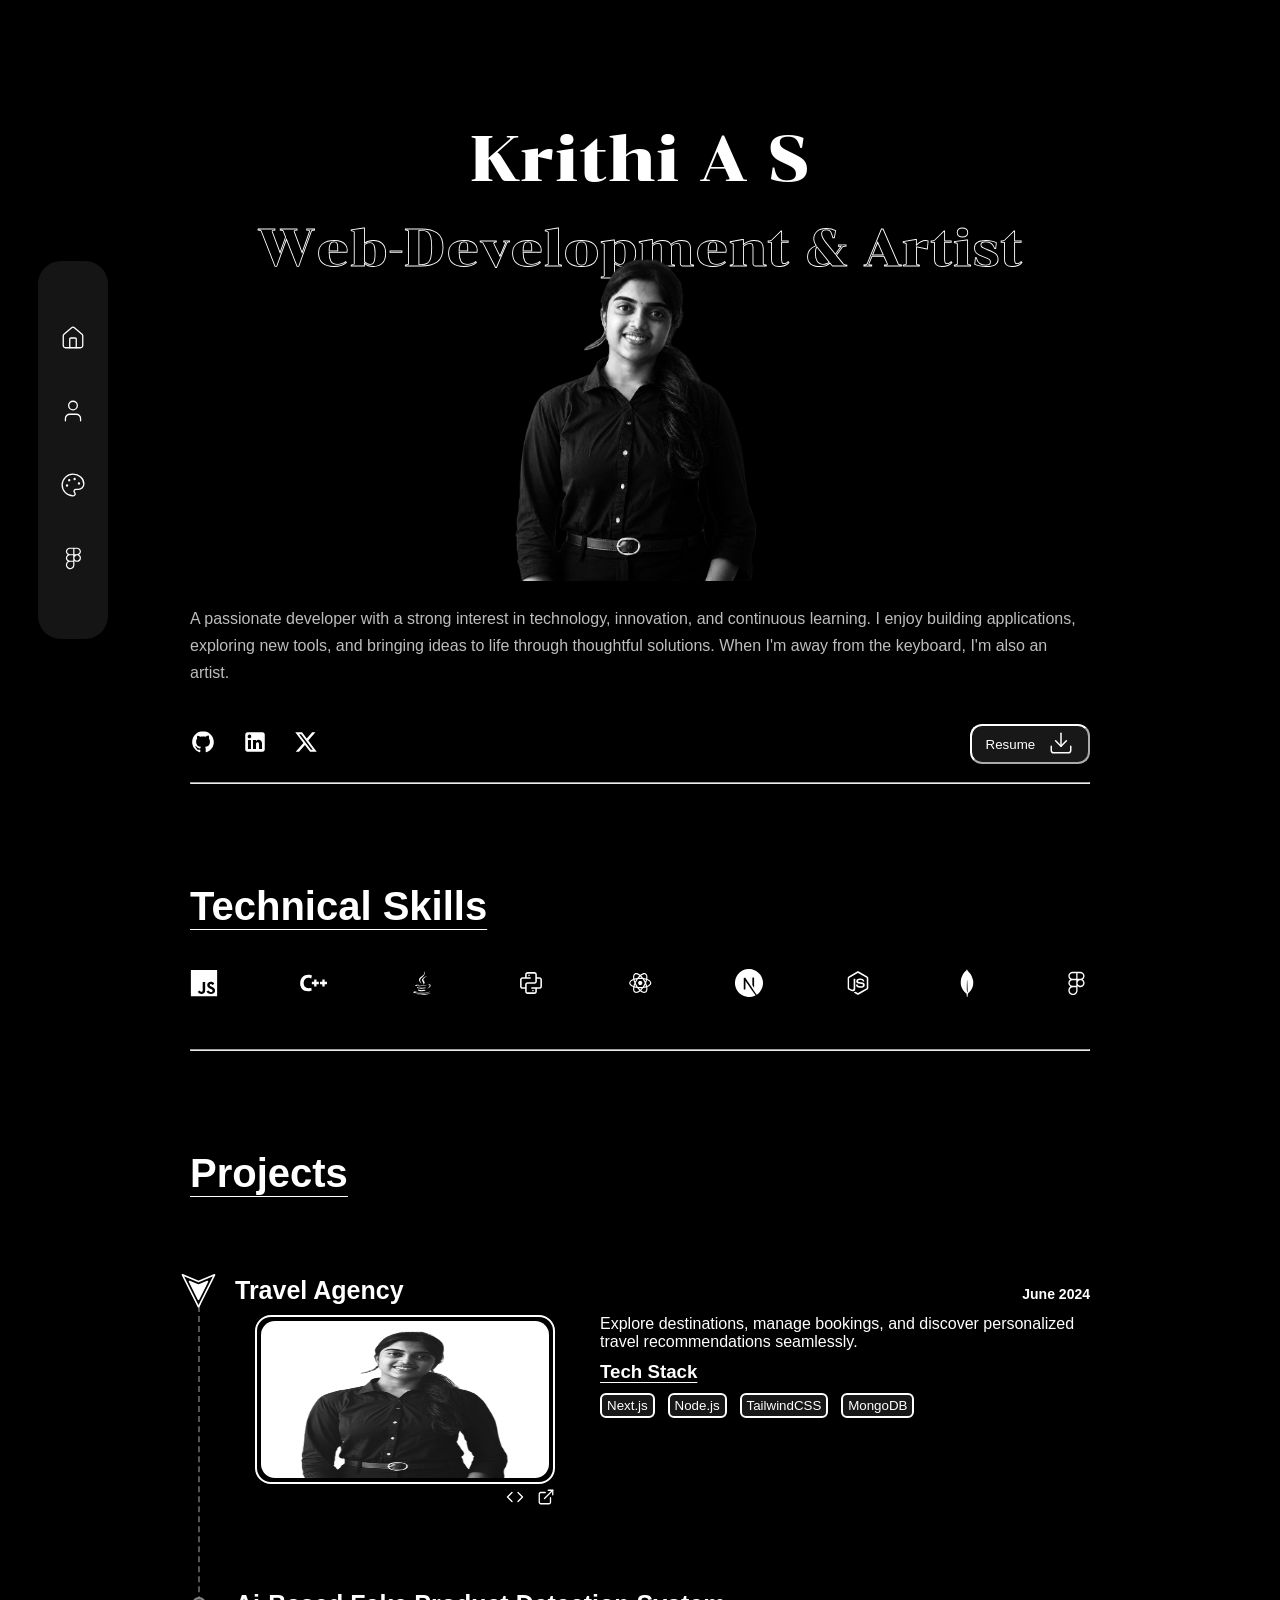
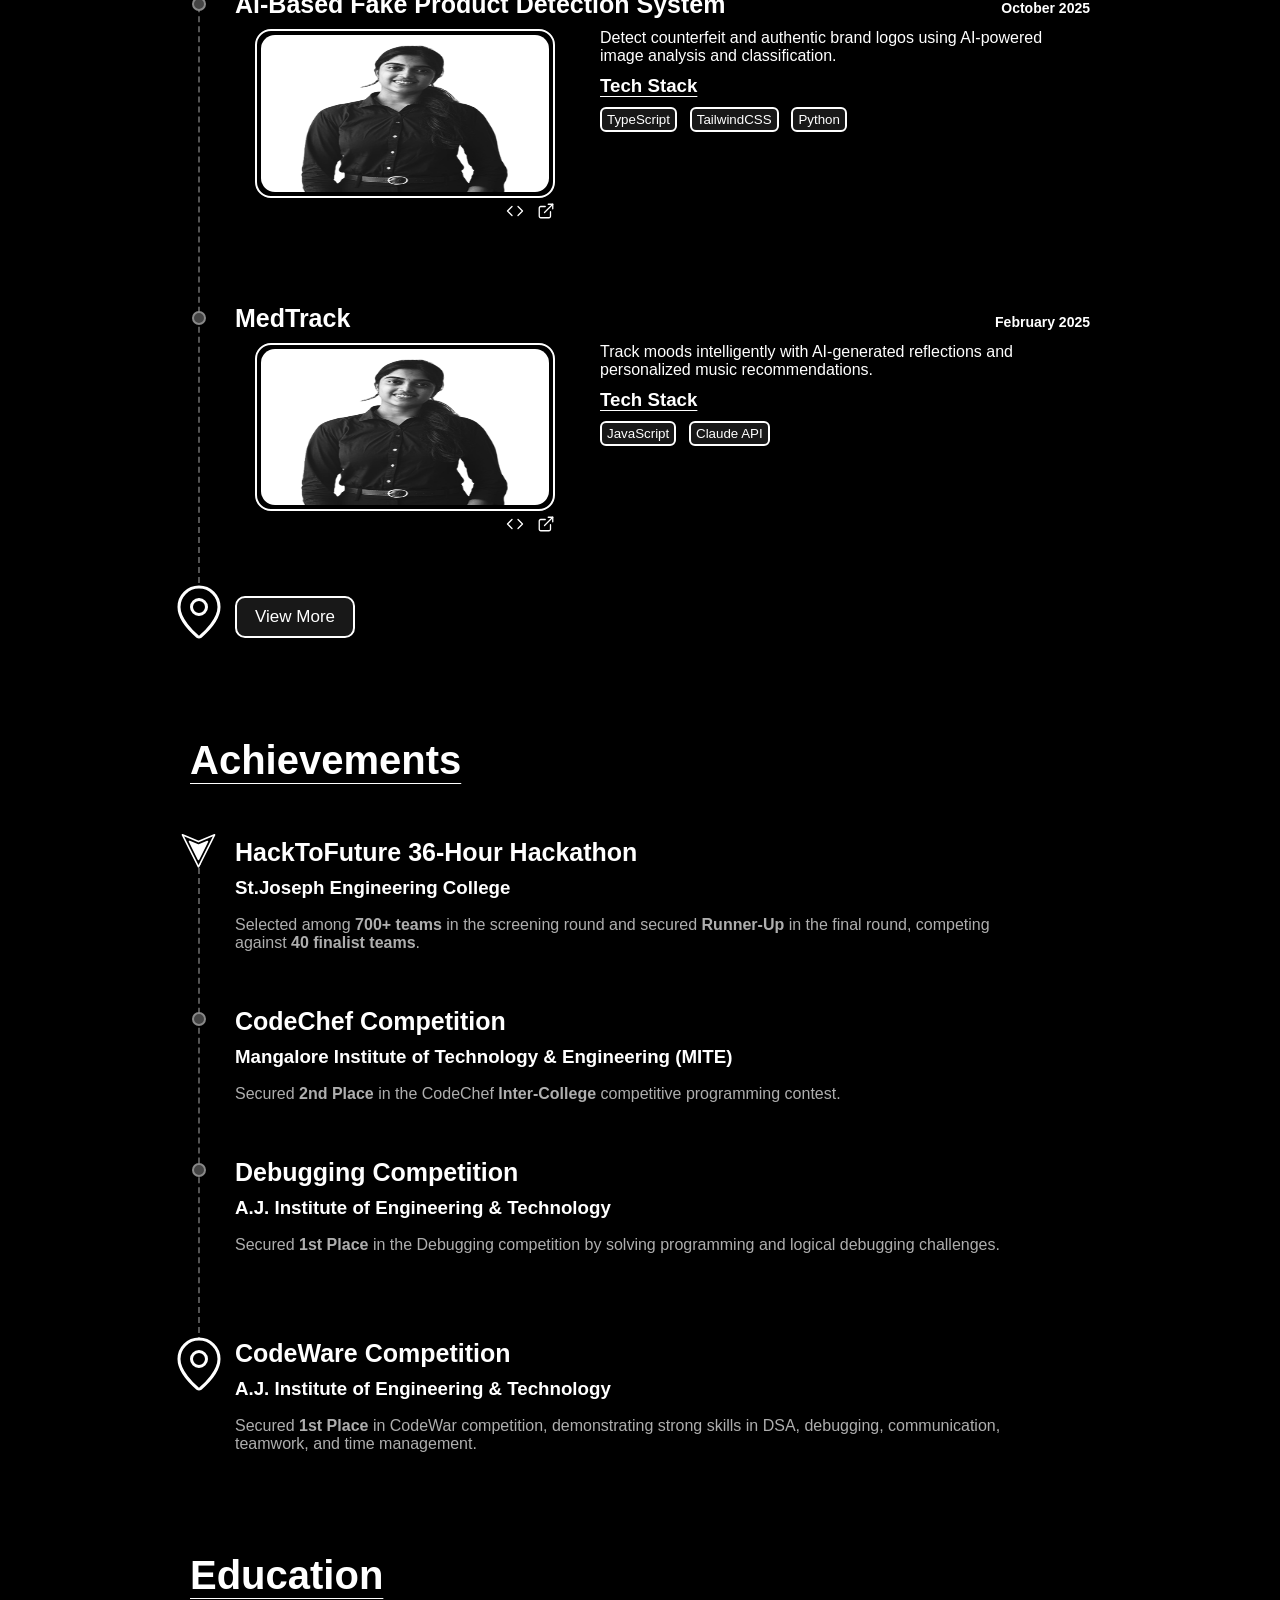
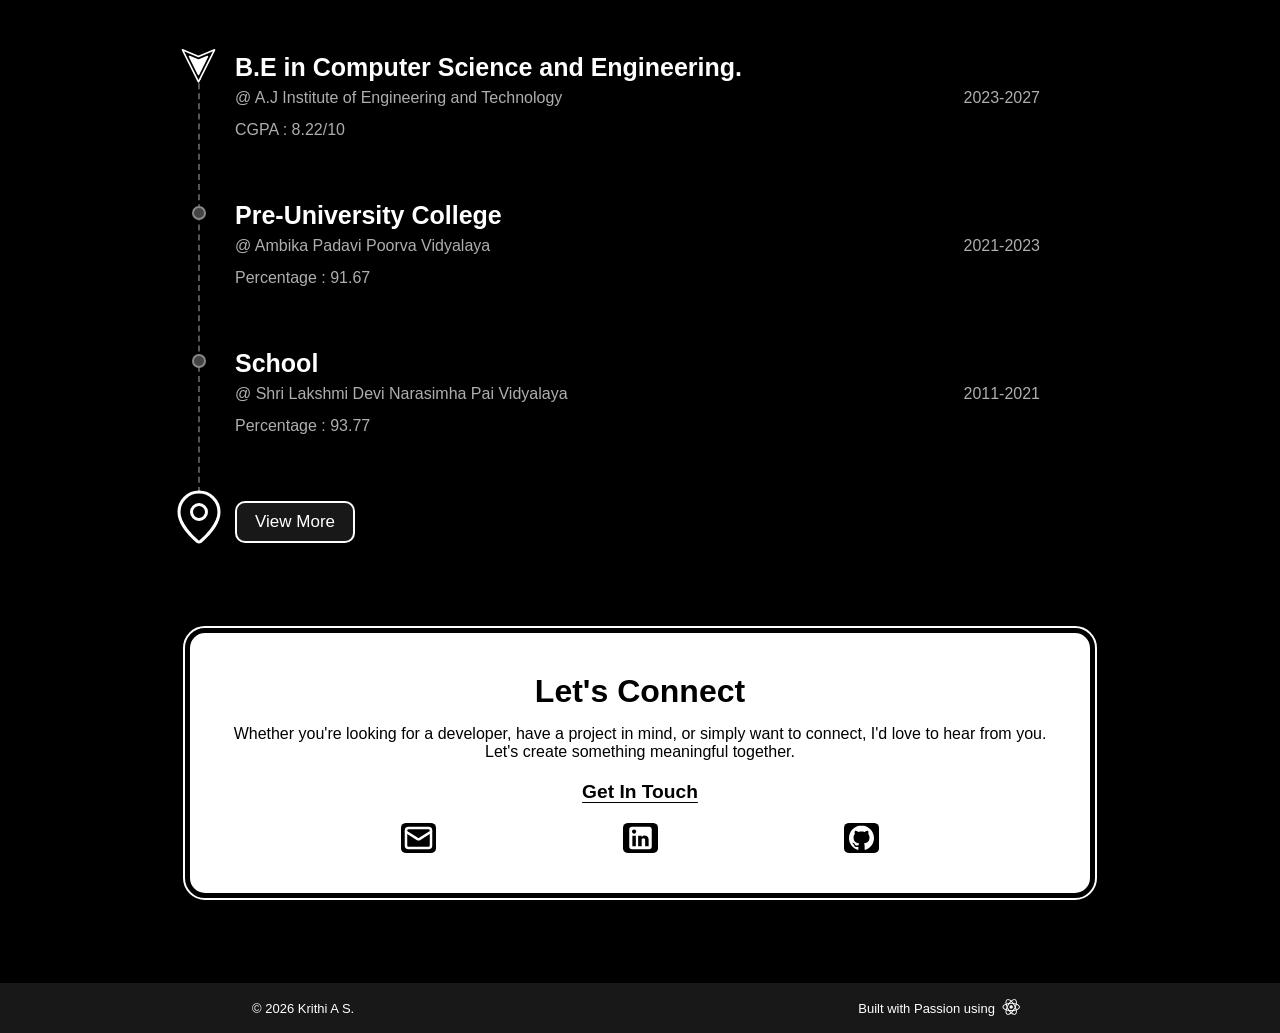
==== commit a372a4f9: "Update title in index.html and adjust CSS for improved layout and positioning" ====
--- a/index.html
+++ b/index.html
@@ -3,8 +3,9 @@
   <head>
     <meta chatset="UTF-8" />
     <meta name="viewport" content="width=device-width, initial-scale=1.0" />
-    <title>My-Portfolio</title>
+    <title>Krithi A S</title>
     <link rel="stylesheet" href="style.css" />
+    <fav></fav>
   </head>
   <body>
     <nav class="navbar">
--- a/style.css
+++ b/style.css
@@ -315,6 +315,7 @@
 }
 .section-edu .location {
   left: -56px;
+  top: -15px;
 }
 
 .section-edu .circle {
@@ -323,7 +324,6 @@
 
 footer {
   height: 50px;
-  margin-top: 40px;
   max-width: auto;
   display: flex;
   justify-content: space-around;
@@ -449,10 +449,10 @@
 
 .arrow {
   position: absolute;
-  left: -14px;
+  left: -18.7px;
   top: 0;
-  width: 45px;
-  height: 50px;
+  width: 55px;
+  height: 60px;
   z-index: 100;
   /* FIX (added): same reasoning as .timeline-progress above — smooths the
      arrow's `top` position between scroll-event updates. */
@@ -483,7 +483,7 @@
 
 .circle {
   position: absolute;
-  left: 0.8px;
+  left: 1.8px;
   top: 17px;
   width: 14px;
   height: 14px;
@@ -535,10 +535,10 @@
 
 .location {
   position: absolute;
-  left: -11.5px;
-  top: 2px;
-  width: 40px;
-  height: 40px;
+  left: -21px;
+  top: -15px;
+  width: 60px;
+  height: 60px;
   transition: 0.4s;
   z-index: 100;
 }
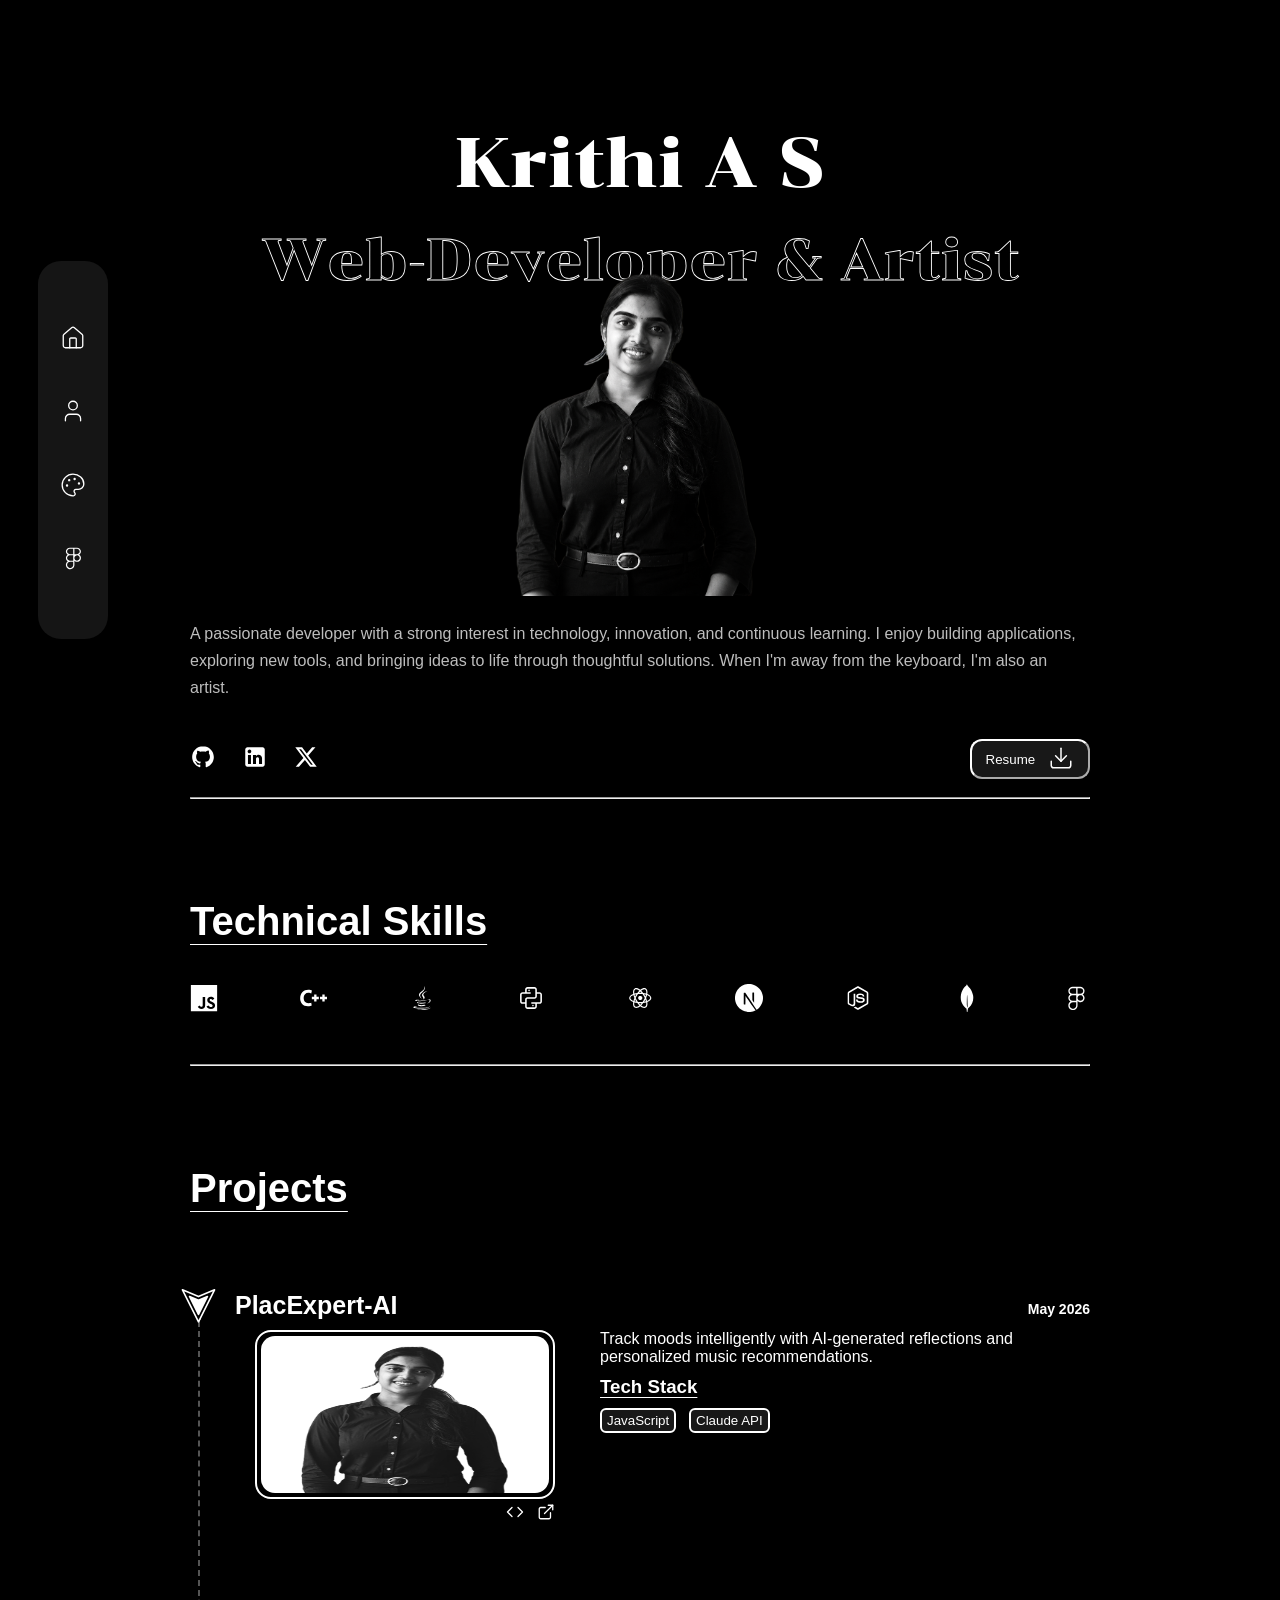
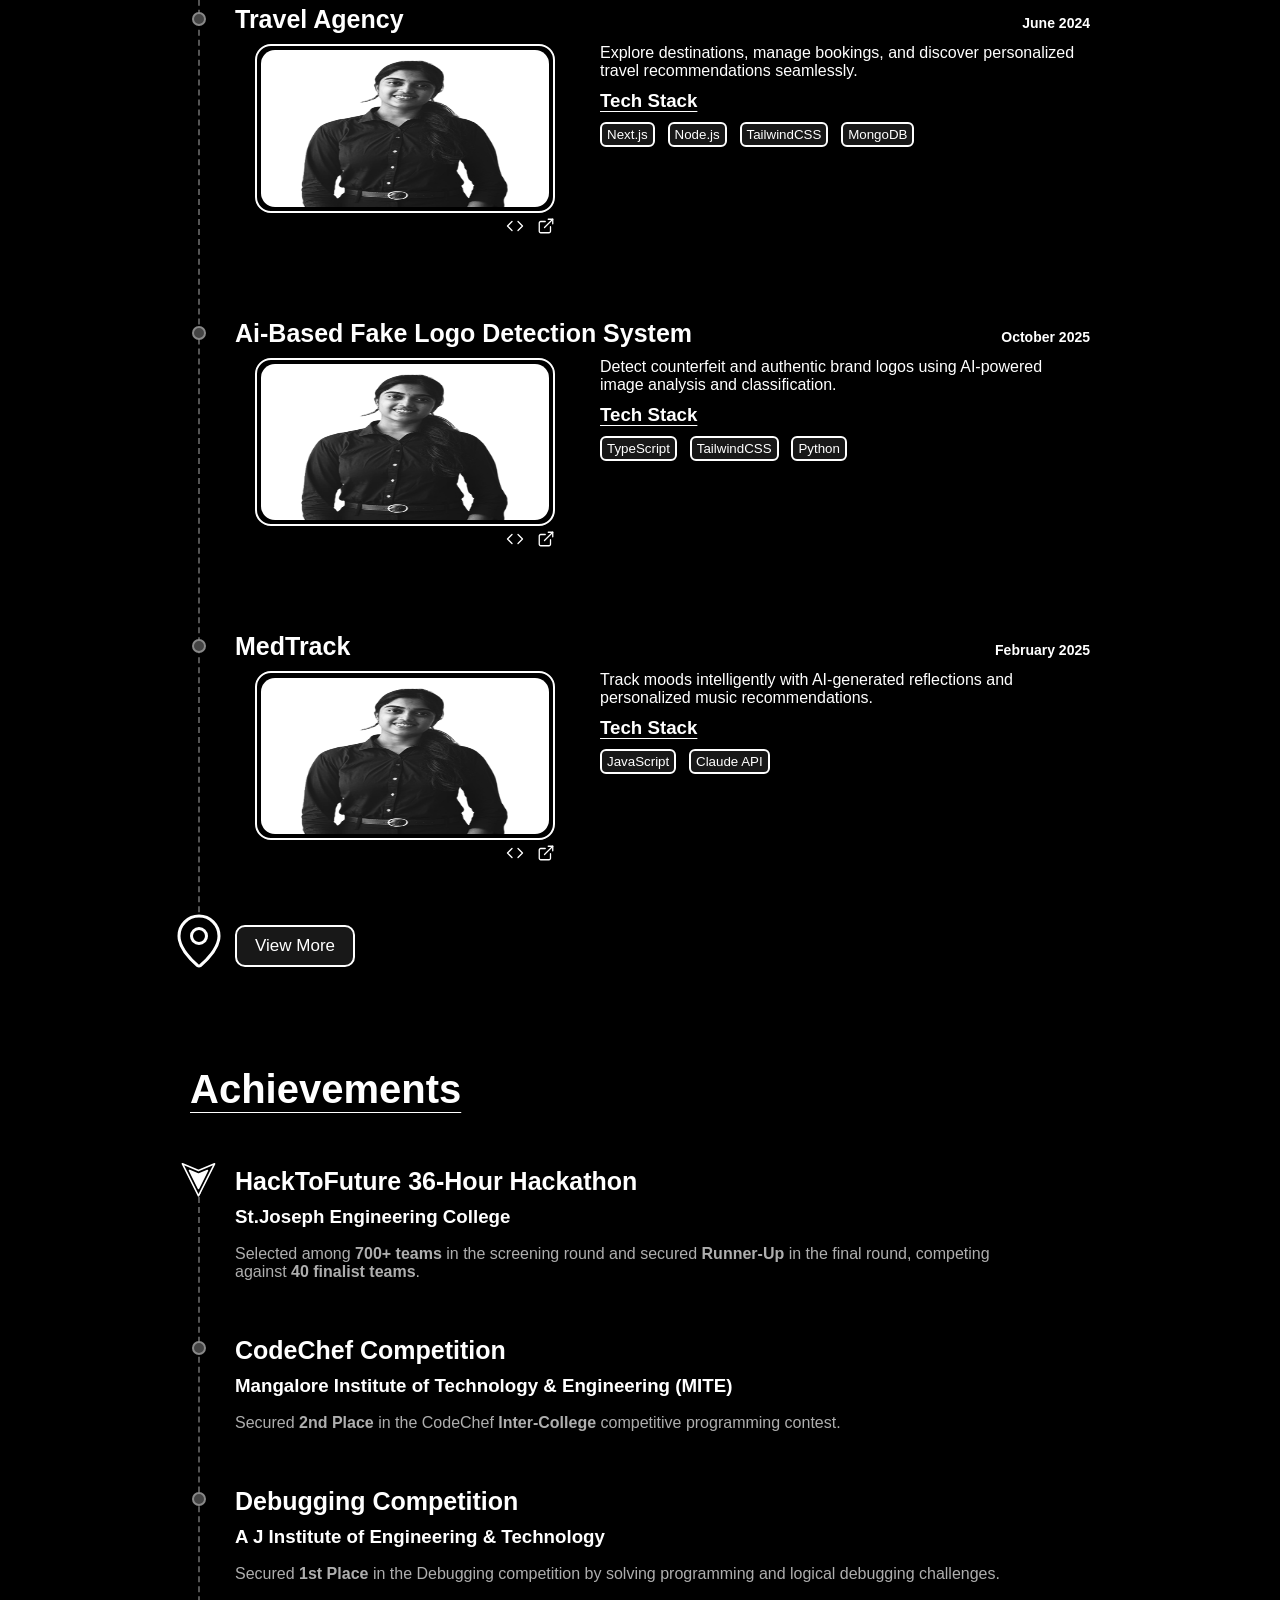
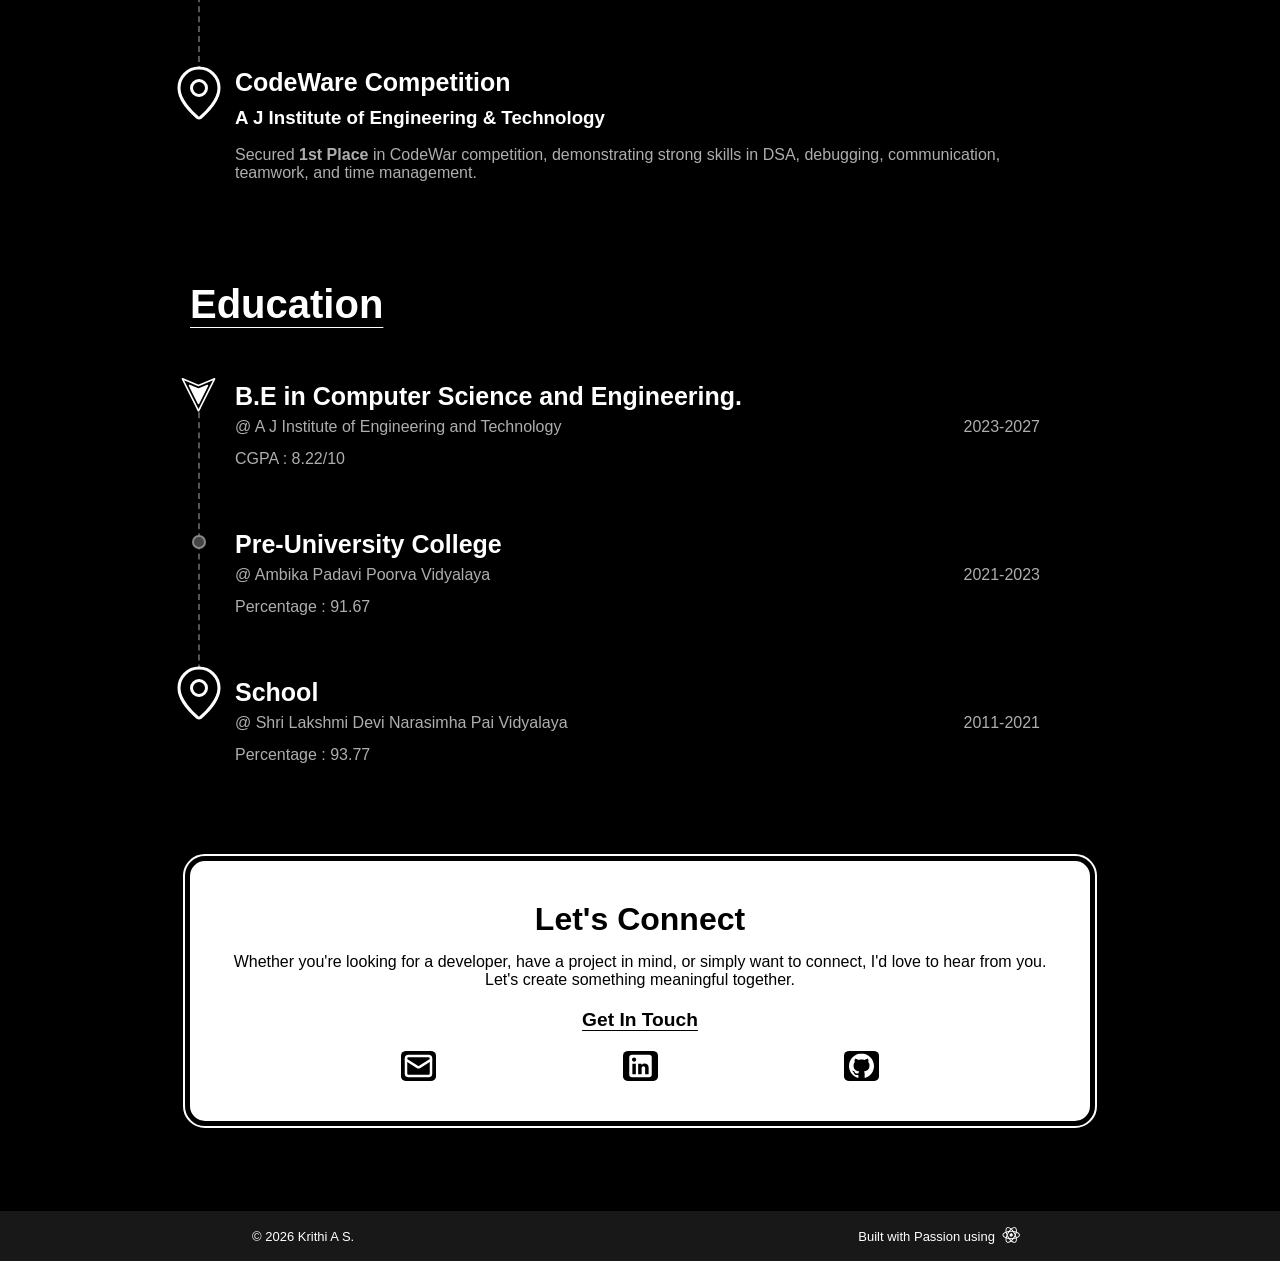
==== commit 4f4393d2: "Add project.html and enhance project sections with new entries; update styles for improved layout an" ====
--- a/index.html
+++ b/index.html
@@ -5,7 +5,7 @@
     <meta name="viewport" content="width=device-width, initial-scale=1.0" />
     <title>Krithi A S</title>
     <link rel="stylesheet" href="style.css" />
-    <fav></fav>
+    <link rel="icon" type="image/x-icon" href="icons/Frame 9 (2).svg "/>
   </head>
   <body>
     <nav class="navbar">
@@ -32,7 +32,7 @@
         <div class="heading">
           <div>
             <h1 class="myName">Krithi A S</h1>
-            <h1 class="web">Web-Development & Artist</h1>
+            <h1 class="web">Web-Developer & Artist</h1>
           </div>
           <img src="./img.png" alt="image" />
         </div>
@@ -111,6 +111,35 @@
           <section class="section">
             <div class="pro-head">
               <div class="circle"></div>
+              <h2>PlacExpert-AI</h2>
+              <h3>May 2026</h3>
+            </div>
+            <div class="pro-body">
+              <div class="demo-sec">
+                <a class="demo">
+                  <img src="myImg.png" alt="demo1" />
+                </a>
+                <div class="two">
+                  <a href="https://github.com/KrithiAS10/AI-System"><img src="icons/code.svg" alt="demo1" /></a>
+                  <a><img src="icons/demo.svg" alt="demo1" /></a>
+                </div>
+              </div>
+              <div class="description">
+                <p>
+                  Track moods intelligently with AI-generated reflections and
+                  personalized music recommendations.
+                </p>
+                <h3>Tech Stack</h3>
+                <div class="tech-stack">
+                  <button>JavaScript</button>
+                  <button>Claude API</button>
+                </div>
+              </div>
+            </div>
+          </section>
+          <section class="section">
+            <div class="pro-head">
+              <div class="circle"></div>
               <h2>Travel Agency</h2>
               <h3>June 2024</h3>
             </div>
@@ -142,7 +171,7 @@
           <section class="section">
             <div class="pro-head">
               <div class="circle"></div>
-              <h2>Ai-Based Fake Product Detection System</h2>
+              <h2>Ai-Based Fake Logo Detection System</h2>
               <h3>October 2025</h3>
             </div>
             <div class="pro-body">
@@ -169,6 +198,7 @@
               </div>
             </div>
           </section>
+
           <section class="section">
             <div class="pro-head">
               <div class="circle"></div>
@@ -198,15 +228,103 @@
               </div>
             </div>
           </section>
-          <section>
+          <section class="section-more">
             <div class="pro-head">
-              <div class="timeline-end">
-                <img src="icons/loc.svg" class="location" />
-              </div>
-              <div class="view-more">
-                <button>View More</button>
-              </div>
-            </div>
+              <div class="circle"></div>
+              <h2>Proj-4</h2>
+              <h3>June 2024</h3>
+            </div>
+            <div class="pro-body">
+              <div class="demo-sec">
+                <a class="demo">
+                  <img src="myImg.png" alt="demo1" />
+                </a>
+                <div class="two">
+                  <a><img src="icons/code.svg" alt="demo1" /></a>
+                  <a><img src="icons/demo.svg" alt="demo1" /></a>
+                </div>
+              </div>
+              <div class="description">
+                <p>
+                  Explore destinations, manage bookings, and discover
+                  personalized travel recommendations seamlessly.
+                </p>
+                <h3>Tech Stack</h3>
+                <div class="tech-stack">
+                  <button>Next.js</button>
+                  <button>Node.js</button>
+                  <button>TailwindCSS</button>
+                  <button>MongoDB</button>
+                </div>
+              </div>
+            </div>
+          </section>
+          <section class="section-more">
+            <div class="pro-head">
+              <div class="circle"></div>
+              <h2>proj5</h2>
+              <h3>October 2025</h3>
+            </div>
+            <div class="pro-body">
+              <div class="demo-sec">
+                <a class="demo">
+                  <img src="myImg.png" alt="demo1" />
+                </a>
+                <div class="two">
+                  <a><img src="icons/code.svg" alt="demo1" /></a>
+                  <a><img src="icons/demo.svg" alt="demo1" /></a>
+                </div>
+              </div>
+              <div class="description">
+                <p>
+                  Detect counterfeit and authentic brand logos using AI-powered
+                  image analysis and classification.
+                </p>
+                <h3>Tech Stack</h3>
+                <div class="tech-stack">
+                  <button>TypeScript</button>
+                  <button>TailwindCSS</button>
+                  <button>Python</button>
+                </div>
+              </div>
+            </div>
+          </section>
+          <section class="section-more">
+            <div class="pro-head">
+              <div class="circle"></div>
+              <h2>proj6</h2>
+              <h3>February 2025</h3>
+            </div>
+            <div class="pro-body">
+              <div class="demo-sec">
+                <a class="demo">
+                  <img src="myImg.png" alt="demo1" />
+                </a>
+                <div class="two">
+                  <a><img src="icons/code.svg" alt="demo1" /></a>
+                  <a><img src="icons/demo.svg" alt="demo1" /></a>
+                </div>
+              </div>
+              <div class="description">
+                <p>
+                  Track moods intelligently with AI-generated reflections and
+                  personalized music recommendations.
+                </p>
+                <h3>Tech Stack</h3>
+                <div class="tech-stack">
+                  <button>JavaScript</button>
+                  <button>Claude API</button>
+                </div>
+              </div>
+            </div>
+          </section>
+          <section class="pro-head">
+            <div class="timeline-end">
+              <img src="icons/loc.svg" class="location" />
+            </div>
+            <button class="view-more" id="toggleProjects">
+              <a  class="btn">View More</a>
+            </button>
           </section>
         </div>
       </div>
@@ -246,7 +364,7 @@
             <div class="circle"></div>
             <h2>Debugging Competition</h2>
             <div class="edu-body">
-              <h3>A.J. Institute of Engineering & Technology</h3>
+              <h3>A J Institute of Engineering & Technology</h3>
             </div>
             <div class="edu-body">
               <p>
@@ -261,7 +379,7 @@
             </div>
             <h2>CodeWare Competition</h2>
             <div class="edu-body">
-              <h3>A.J. Institute of Engineering & Technology</h3>
+              <h3>A J Institute of Engineering & Technology</h3>
             </div>
             <div class="edu-body">
               <p>
@@ -283,7 +401,7 @@
             <h2>B.E in Computer Science and Engineering.</h2>
             <div class="edu-body">
               <div class="edu-head">
-                <p>@ A.J Institute of Engineering and Technology</p>
+                <p>@ A J Institute of Engineering and Technology</p>
                 <p class="year">2023-2027</p>
               </div>
               <div class="edu-head">
@@ -305,7 +423,9 @@
             </div>
           </section>
           <section class="section-edu">
-            <div class="circle"></div>
+            <div class="timeline-end">
+              <img src="icons/loc.svg" class="location" />
+            </div>
             <h2>School</h2>
             <div class="edu-body">
               <div class="edu-head">
@@ -316,17 +436,6 @@
                 <p>Percentage : 93.77</p>
               </div>
             </div>
-          </section>
-          <section>
-            <div class="edu-head">
-              <div class="timeline-end">
-                <img src="icons/loc.svg" class="location" />
-              </div>
-              <div class="view-more">
-                <button>View More</button>
-              </div>
-            </div>
-          </section>
         </div>
       </div>
       <div class="about">
@@ -486,6 +595,51 @@
         computeOffsets();
         updateTimeline();
       });
+      // ===============================
+      // View More / View Less Projects
+      // ===============================
+
+      // Button used to expand/collapse projects
+      const toggleBtn = document.getElementById("toggleProjects");
+
+      // Hidden project sections
+      const hiddenProjects = document.querySelectorAll(".section-more");
+
+      // Track current state
+      let expanded = false;
+
+      toggleBtn.addEventListener("click", () => {
+
+          // Toggle state
+          expanded = !expanded;
+
+          hiddenProjects.forEach(project => {
+
+              if (expanded) {
+                  // Show hidden project
+                  project.classList.add("show");
+              } else {
+                  // Hide hidden project
+                  project.classList.remove("show");
+              }
+
+          });
+
+          // Change button text
+          toggleBtn.textContent = expanded
+              ? "View Less"
+              : "View More";
+
+          // IMPORTANT:
+          // New projects change the timeline height and
+          // move the circles & location.
+          // Recalculate all their positions.
+          computeOffsets();
+
+          // Redraw arrow & progress line immediately.
+          updateTimeline();
+
+      });
     </script>
   </body>
 </html>
--- a/style.css
+++ b/style.css
@@ -65,11 +65,11 @@
 .heading .web {
   -webkit-text-fill-color: transparent;
   -webkit-text-stroke: 0.9px white;
-  font-size: clamp(2rem, 4vw, 5rem);
+  font-size: clamp(2rem, 4.5vw, 5rem);
   text-decoration: none;
 }
 .heading .myName {
-  font-size: clamp(2.8rem, 5vw, 6rem);
+  font-size: clamp(2.8rem, 5.5vw, 6rem);
   margin-bottom: 20px;
   text-decoration: none;
 }
@@ -260,16 +260,34 @@
 .section {
   margin-top: 70px;
 }
+
+.section-more {
+  margin-top: 70px;
+  position: relative;
+  padding-left: 45px;
+  display: none;
+}
+
+.section-more.show {
+  display: block;
+}
+
+/* .view-more {
+  margin-top: 15px;
+} */
 .view-more {
   margin-top: 15px;
-}
-.view-more button {
   color: white;
   background-color: rgb(24, 24, 24);
   border: 2px solid white;
   border-radius: 10px;
   font-size: 17px;
   padding: 9px 18px;
+  cursor: pointer;
+}
+.btn {
+  text-decoration: none;
+  color: white;
 }
 
 .achievement {
@@ -314,12 +332,21 @@
   position: relative;
 }
 .section-edu .location {
-  left: -56px;
+  left: -66px;
   top: -15px;
 }
 
 .section-edu .circle {
   top: 5px;
+}
+.section-edu .timeline-end {
+  margin-top: 0px;
+  padding: 0px;
+  height: 0;
+}
+
+.achievement .timeline::before {
+  bottom: 90px;
 }
 
 footer {
@@ -427,7 +454,7 @@
   position: absolute;
   left: 8px;
   top: 10px;
-  bottom: 40px;
+  bottom: 60px;
   border-left: 2px dashed #555;
 }
 
@@ -439,11 +466,7 @@
   height: 0;
   background: white;
   border-radius: 20px;
-  /* box-shadow: 0 0 8px rgba(255, 255, 255, 0.8); */
   z-index: 2;
-  /* FIX (added): the JS now sets `height` on every scroll event, which
-     otherwise updates in a slight staircase pattern matching scroll steps.
-     This transition eases each jump so the fill line reads as continuous. */
   transition: height 0.08s linear;
 }
 
@@ -454,8 +477,6 @@
   width: 55px;
   height: 60px;
   z-index: 100;
-  /* FIX (added): same reasoning as .timeline-progress above — smooths the
-     arrow's `top` position between scroll-event updates. */
   transition: top 0.08s linear;
 }
 
@@ -483,7 +504,7 @@
 
 .circle {
   position: absolute;
-  left: 1.8px;
+  left: 1.5px;
   top: 17px;
   width: 14px;
   height: 14px;
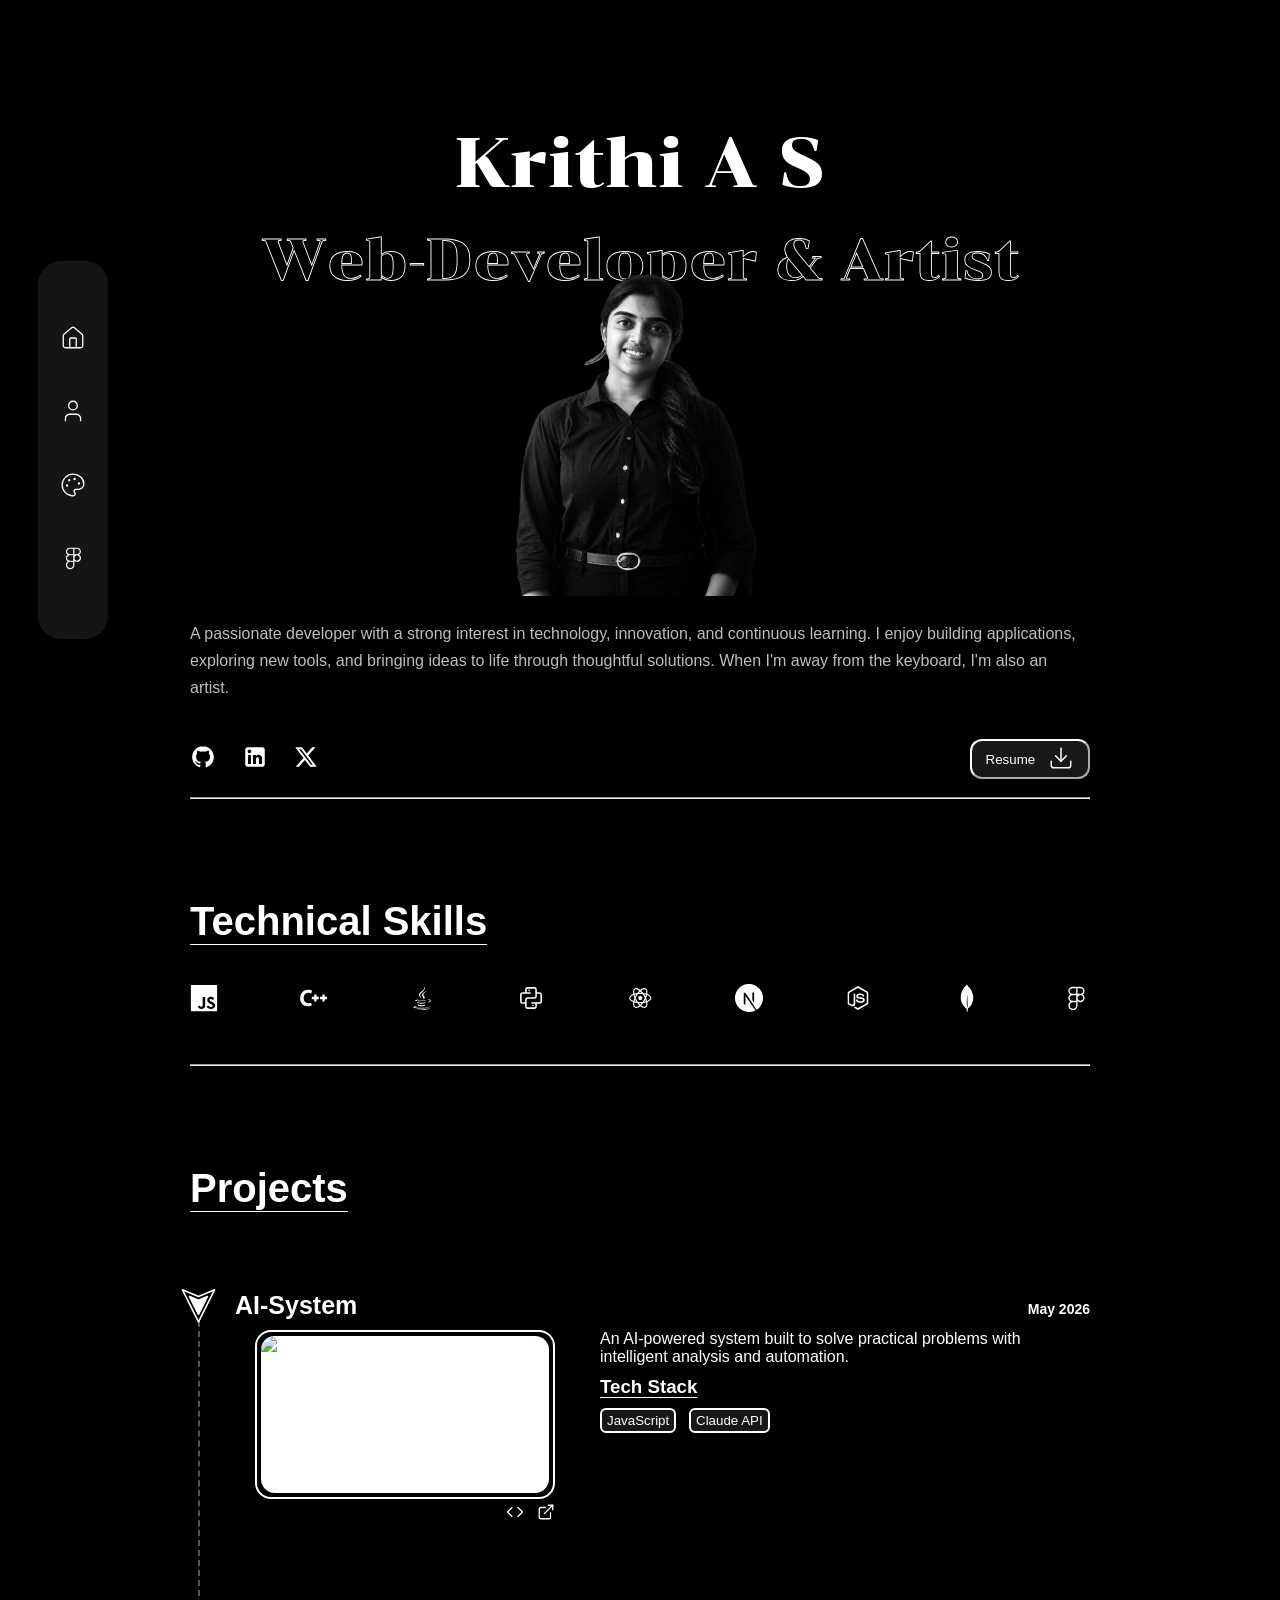
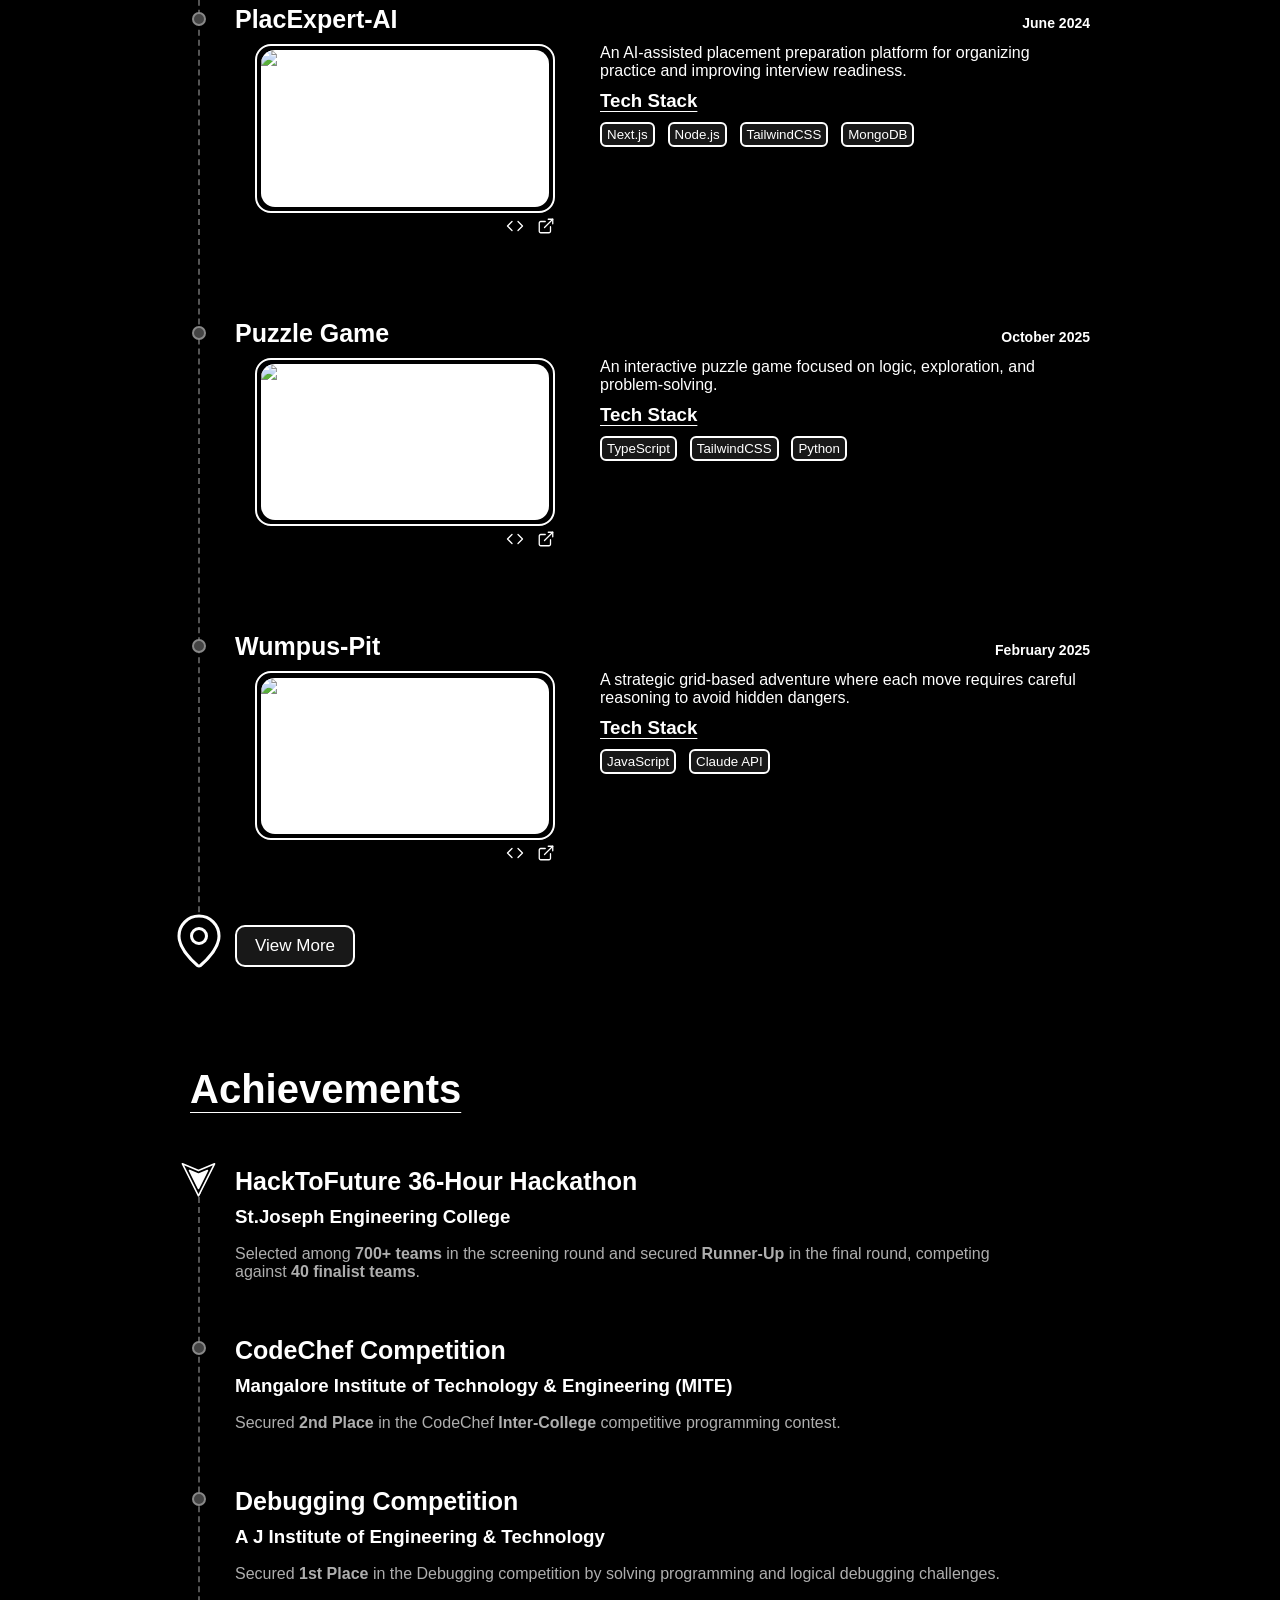
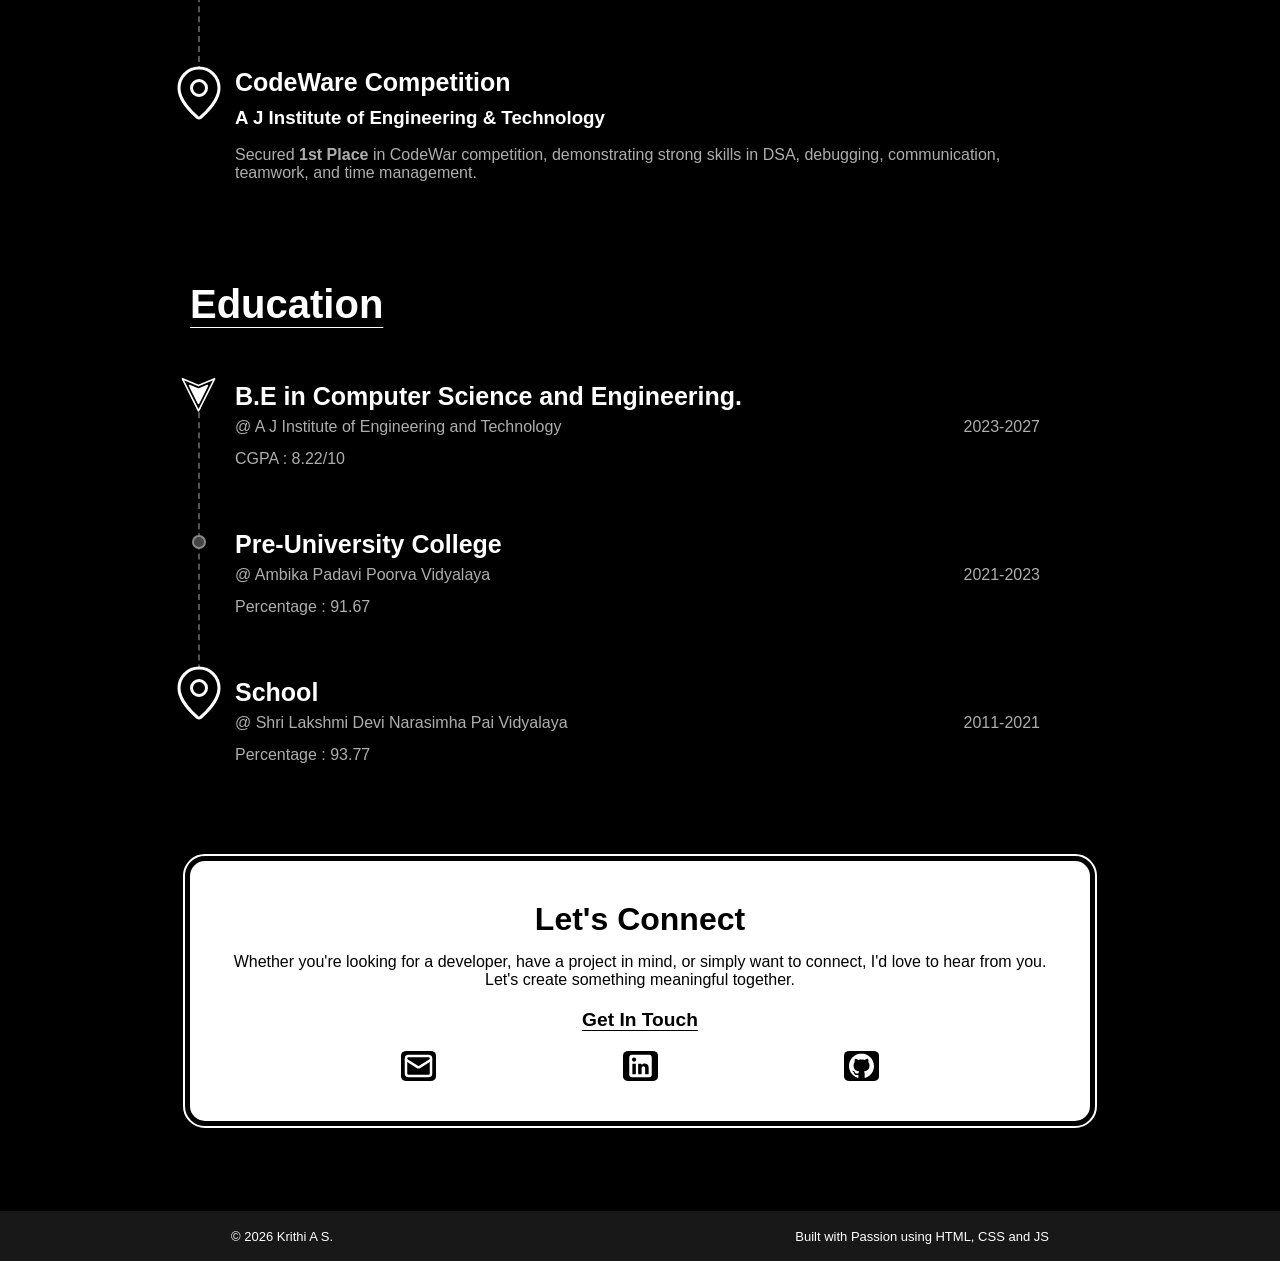
==== commit dcd7636c: "some corrections" ====
--- a/index.html
+++ b/index.html
@@ -1,7 +1,7 @@
 <!doctype html>
 <html>
   <head>
-    <meta chatset="UTF-8" />
+    <meta charset="UTF-8" />
     <meta name="viewport" content="width=device-width, initial-scale=1.0" />
     <title>Krithi A S</title>
     <link rel="stylesheet" href="style.css" />
@@ -10,10 +10,10 @@
   <body>
     <nav class="navbar">
       <div class="nav-links">
-        <a href="icons/home.svg"><img src="icons/home.svg" alt="Home" /></a>
-        <a href="icons/about.svg"><img src="icons/about.svg" alt="About" /></a>
-        <a href="icons/paint.svg"><img src="icons/paint.svg" alt="Arts" /></a>
-        <a href="icons/figma.svg"><img src="icons/figma.svg" alt="Figma" /></a>
+        <a href="index.html"><img src="icons/home.svg" alt="Home" /></a>
+        <a href="index.html#contact"><img src="icons/about.svg" alt="About" /></a>
+        <a href="art.html"><img src="icons/paint.svg" alt="Arts" /></a>
+        <a href="figma.html"><img src="icons/figma.svg" alt="Figma" /></a>
       </div>
     </nav>
     <!-- <header class="header">
@@ -111,23 +111,23 @@
           <section class="section">
             <div class="pro-head">
               <div class="circle"></div>
-              <h2>PlacExpert-AI</h2>
+              <h2>AI-System</h2>
               <h3>May 2026</h3>
             </div>
             <div class="pro-body">
               <div class="demo-sec">
                 <a class="demo">
-                  <img src="myImg.png" alt="demo1" />
+                  <img src="project_img/AI-system.png" alt="AI-System project preview" />
                 </a>
                 <div class="two">
-                  <a href="https://github.com/KrithiAS10/AI-System"><img src="icons/code.svg" alt="demo1" /></a>
+                  <a href="https://github.com/KrithiAS10/AI-System" target="_blank" rel="noreferrer"><img src="icons/code.svg" alt="View AI-System GitHub repository" /></a>
                   <a><img src="icons/demo.svg" alt="demo1" /></a>
                 </div>
               </div>
               <div class="description">
                 <p>
-                  Track moods intelligently with AI-generated reflections and
-                  personalized music recommendations.
+                  An AI-powered system built to solve practical problems with
+                  intelligent analysis and automation.
                 </p>
                 <h3>Tech Stack</h3>
                 <div class="tech-stack">
@@ -140,16 +140,107 @@
           <section class="section">
             <div class="pro-head">
               <div class="circle"></div>
-              <h2>Travel Agency</h2>
+              <h2>PlacExpert-AI</h2>
               <h3>June 2024</h3>
             </div>
             <div class="pro-body">
               <div class="demo-sec">
                 <a class="demo">
-                  <img src="myImg.png" alt="demo1" />
+                  <img src="project_img/placExpert_ai.png" alt="PlacExpert-AI project preview" />
                 </a>
                 <div class="two">
-                  <a><img src="icons/code.svg" alt="demo1" /></a>
+                  <a href="https://github.com/KrithiAS10/PlacExpert____AI" target="_blank" rel="noreferrer"><img src="icons/code.svg" alt="View PlacExpert-AI GitHub repository" /></a>
+                  <a><img src="icons/demo.svg" alt="demo1" /></a>
+                </div>
+              </div>
+              <div class="description">
+                <p>
+                  An AI-assisted placement preparation platform for organizing
+                  practice and improving interview readiness.
+                </p>
+                <h3>Tech Stack</h3>
+                <div class="tech-stack">
+                  <button>Next.js</button>
+                  <button>Node.js</button>
+                  <button>TailwindCSS</button>
+                  <button>MongoDB</button>
+                </div>
+              </div>
+            </div>
+          </section>
+          <section class="section">
+            <div class="pro-head">
+              <div class="circle"></div>
+              <h2>Puzzle Game</h2>
+              <h3>October 2025</h3>
+            </div>
+            <div class="pro-body">
+              <div class="demo-sec">
+                <a class="demo">
+                  <img src="project_img/puzzle_game.png" alt="Puzzle Game project preview" />
+                </a>
+                <div class="two">
+                  <a href="https://github.com/KrithiAS10/puzzle-game" target="_blank" rel="noreferrer"><img src="icons/code.svg" alt="View Puzzle Game GitHub repository" /></a>
+                  <a><img src="icons/demo.svg" alt="demo1" /></a>
+                </div>
+              </div>
+              <div class="description">
+                <p>
+                  An interactive puzzle game focused on logic, exploration, and
+                  problem-solving.
+                </p>
+                <h3>Tech Stack</h3>
+                <div class="tech-stack">
+                  <button>TypeScript</button>
+                  <button>TailwindCSS</button>
+                  <button>Python</button>
+                </div>
+              </div>
+            </div>
+          </section>
+
+          <section class="section">
+            <div class="pro-head">
+              <div class="circle"></div>
+              <h2>Wumpus-Pit</h2>
+              <h3>February 2025</h3>
+            </div>
+            <div class="pro-body">
+              <div class="demo-sec">
+                <a class="demo">
+                  <img src="project_img/Wumpus_pit.png" alt="Wumpus-Pit project preview" />
+                </a>
+                <div class="two">
+                  <a href="https://github.com/KrithiAS10/Wumpus-Pit" target="_blank" rel="noreferrer"><img src="icons/code.svg" alt="View Wumpus-Pit GitHub repository" /></a>
+                  <a><img src="icons/demo.svg" alt="demo1" /></a>
+                </div>
+              </div>
+              <div class="description">
+                <p>
+                  A strategic grid-based adventure where each move requires
+                  careful reasoning to avoid hidden dangers.
+                </p>
+                <h3>Tech Stack</h3>
+                <div class="tech-stack">
+                  <button>JavaScript</button>
+                  <button>Claude API</button>
+                </div>
+              </div>
+            </div>
+          </section>
+          <section class="section-more">
+            <div class="pro-head">
+              <div class="circle"></div>
+              <h2>Travel Agency</h2>
+              <h3>June 2024</h3>
+            </div>
+            <div class="pro-body">
+              <div class="demo-sec">
+                <a class="demo">
+                  <img src="project_img/blank.png" alt="Travel Agency project preview placeholder" />
+                </a>
+                <div class="two">
+                  <a href="https://github.com/KrithiAS10/MedTrack" target="_blank" rel="noreferrer"><img src="icons/code.svg" alt="View MedTrack GitHub repository" /></a>
                   <a><img src="icons/demo.svg" alt="demo1" /></a>
                 </div>
               </div>
@@ -168,16 +259,16 @@
               </div>
             </div>
           </section>
-          <section class="section">
+          <section class="section-more">
             <div class="pro-head">
               <div class="circle"></div>
-              <h2>Ai-Based Fake Logo Detection System</h2>
+              <h2>Plank</h2>
               <h3>October 2025</h3>
             </div>
             <div class="pro-body">
               <div class="demo-sec">
                 <a class="demo">
-                  <img src="myImg.png" alt="demo1" />
+                  <img src="project_img/portfolio.png" alt="Plank project preview" />
                 </a>
                 <div class="two">
                   <a><img src="icons/code.svg" alt="demo1" /></a>
@@ -186,8 +277,7 @@
               </div>
               <div class="description">
                 <p>
-                  Detect counterfeit and authentic brand logos using AI-powered
-                  image analysis and classification.
+                  A focused project built around the Plank experience.
                 </p>
                 <h3>Tech Stack</h3>
                 <div class="tech-stack">
@@ -198,8 +288,7 @@
               </div>
             </div>
           </section>
-
-          <section class="section">
+          <section class="section-more">
             <div class="pro-head">
               <div class="circle"></div>
               <h2>MedTrack</h2>
@@ -208,7 +297,7 @@
             <div class="pro-body">
               <div class="demo-sec">
                 <a class="demo">
-                  <img src="myImg.png" alt="demo1" />
+                  <img src="project_img/MedTrack.png" alt="MedTrack project preview" />
                 </a>
                 <div class="two">
                   <a><img src="icons/code.svg" alt="demo1" /></a>
@@ -217,98 +306,8 @@
               </div>
               <div class="description">
                 <p>
-                  Track moods intelligently with AI-generated reflections and
-                  personalized music recommendations.
-                </p>
-                <h3>Tech Stack</h3>
-                <div class="tech-stack">
-                  <button>JavaScript</button>
-                  <button>Claude API</button>
-                </div>
-              </div>
-            </div>
-          </section>
-          <section class="section-more">
-            <div class="pro-head">
-              <div class="circle"></div>
-              <h2>Proj-4</h2>
-              <h3>June 2024</h3>
-            </div>
-            <div class="pro-body">
-              <div class="demo-sec">
-                <a class="demo">
-                  <img src="myImg.png" alt="demo1" />
-                </a>
-                <div class="two">
-                  <a><img src="icons/code.svg" alt="demo1" /></a>
-                  <a><img src="icons/demo.svg" alt="demo1" /></a>
-                </div>
-              </div>
-              <div class="description">
-                <p>
-                  Explore destinations, manage bookings, and discover
-                  personalized travel recommendations seamlessly.
-                </p>
-                <h3>Tech Stack</h3>
-                <div class="tech-stack">
-                  <button>Next.js</button>
-                  <button>Node.js</button>
-                  <button>TailwindCSS</button>
-                  <button>MongoDB</button>
-                </div>
-              </div>
-            </div>
-          </section>
-          <section class="section-more">
-            <div class="pro-head">
-              <div class="circle"></div>
-              <h2>proj5</h2>
-              <h3>October 2025</h3>
-            </div>
-            <div class="pro-body">
-              <div class="demo-sec">
-                <a class="demo">
-                  <img src="myImg.png" alt="demo1" />
-                </a>
-                <div class="two">
-                  <a><img src="icons/code.svg" alt="demo1" /></a>
-                  <a><img src="icons/demo.svg" alt="demo1" /></a>
-                </div>
-              </div>
-              <div class="description">
-                <p>
-                  Detect counterfeit and authentic brand logos using AI-powered
-                  image analysis and classification.
-                </p>
-                <h3>Tech Stack</h3>
-                <div class="tech-stack">
-                  <button>TypeScript</button>
-                  <button>TailwindCSS</button>
-                  <button>Python</button>
-                </div>
-              </div>
-            </div>
-          </section>
-          <section class="section-more">
-            <div class="pro-head">
-              <div class="circle"></div>
-              <h2>proj6</h2>
-              <h3>February 2025</h3>
-            </div>
-            <div class="pro-body">
-              <div class="demo-sec">
-                <a class="demo">
-                  <img src="myImg.png" alt="demo1" />
-                </a>
-                <div class="two">
-                  <a><img src="icons/code.svg" alt="demo1" /></a>
-                  <a><img src="icons/demo.svg" alt="demo1" /></a>
-                </div>
-              </div>
-              <div class="description">
-                <p>
-                  Track moods intelligently with AI-generated reflections and
-                  personalized music recommendations.
+                  Track health information and daily care details in one
+                  focused experience.
                 </p>
                 <h3>Tech Stack</h3>
                 <div class="tech-stack">
@@ -438,7 +437,7 @@
             </div>
         </div>
       </div>
-      <div class="about">
+      <div class="about" id="contact">
         <h2>Let's Connect</h2>
         <p>
           Whether you're looking for a developer, have a project in mind, or
@@ -447,7 +446,7 @@
         <p>Let's create something meaningful together.</p>
         <h3 class="get">Get In Touch</h3>
         <div class="info">
-          <a href="krithisonu.a.s@gmail.com"
+          <a href="mailto:krithisonu.a.s@gmail.com"
             ><img src="icons/mail.svg" alt="Mail"
           /></a>
           <a href="https://www.linkedin.com/in/krithias10"
@@ -462,8 +461,8 @@
     <footer>
       <h4>© 2026 Krithi A S.</h4>
       <div class="foot">
-        <h4>Built with Passion using</h4>
-        <a><img src="icons/react.svg" /></a>
+        <h4>Built with Passion using HTML, CSS and JS</h4>
+        <!-- <a><img src="icons/react.svg" /></a> -->
       </div>
     </footer>
     <script>
--- a/style.css
+++ b/style.css
@@ -2,6 +2,181 @@
   box-sizing: border-box;
   margin: 0;
   padding: 0;
+}
+
+/* Art gallery */
+.art-page {
+  padding-top: 120px;
+  padding-bottom: 80px;
+}
+
+.art-hero {
+  max-width: 760px;
+  margin: 0 auto 70px;
+  text-align: center;
+}
+
+.art-kicker {
+  color: #aaa;
+  font-size: 0.8rem;
+  letter-spacing: 0.18em;
+  text-transform: uppercase;
+}
+
+.art-hero h1 {
+  margin: 16px 0;
+  color: white;
+  font-family: "Chonburi Regular";
+  font-size: clamp(2.8rem, 6vw, 5.5rem);
+  font-weight: 300;
+}
+
+.art-intro {
+  max-width: 560px;
+  margin: 0 auto;
+  color: #bdbdbd;
+  line-height: 1.7;
+}
+
+.art-gallery {
+  display: grid;
+  grid-template-columns: repeat(12, 1fr);
+  gap: 24px;
+  align-items: start;
+}
+
+.art-piece {
+  margin: 0;
+}
+
+.art-piece-tall {
+  grid-column: span 4;
+}
+
+.art-piece-wide {
+  grid-column: span 4;
+  margin-top: 90px;
+}
+
+.art-piece img {
+  display: block;
+  width: 100%;
+  height: 480px;
+  border: 1px solid rgba(255, 255, 255, 0.25);
+  border-radius: 14px;
+  object-fit: cover;
+  background: #181818;
+}
+
+.art-lightbox-trigger {
+  display: block;
+  width: 100%;
+  padding: 0;
+  border: 0;
+  background: transparent;
+  cursor: pointer;
+}
+
+.art-lightbox-trigger:focus-visible {
+  outline: 2px solid white;
+  outline-offset: 6px;
+}
+
+.art-lightbox {
+  position: fixed;
+  inset: 0;
+  z-index: 1100;
+  display: none;
+  align-items: center;
+  justify-content: center;
+  padding: 40px;
+  background: rgba(0, 0, 0, 0.9);
+}
+
+.art-lightbox.show {
+  display: flex;
+}
+
+.art-lightbox > img {
+  max-width: min(92vw, 1100px);
+  max-height: 84vh;
+  width: auto;
+  height: auto;
+  object-fit: contain;
+  border-radius: 8px;
+}
+
+.art-lightbox p {
+  position: absolute;
+  bottom: 18px;
+  margin: 0;
+  color: white;
+}
+
+.art-lightbox-close {
+  position: absolute;
+  top: 20px;
+  right: 28px;
+  border: 0;
+  background: transparent;
+  color: white;
+  cursor: pointer;
+  font-size: 2.4rem;
+  line-height: 1;
+}
+
+.art-piece figcaption {
+  margin-top: 12px;
+  color: #d5d5d5;
+  font-size: 0.95rem;
+}
+
+.art-more {
+  max-width: 760px;
+  margin: 100px auto 0;
+  padding-top: 28px;
+  border-top: 1px solid rgba(255, 255, 255, 0.2);
+  text-align: center;
+}
+
+.art-more p {
+  margin-bottom: 18px;
+  color: #aaa;
+}
+
+.art-instagram {
+  display: inline-flex;
+  align-items: center;
+  gap: 12px;
+  color: white;
+  font-size: 1.05rem;
+  text-decoration: none;
+}
+
+.art-instagram span {
+  font-size: 1.4rem;
+}
+
+@media (max-width: 920px) {
+  .art-page {
+    padding-top: 120px;
+  }
+
+  .art-gallery {
+    display: flex;
+    flex-direction: column;
+    gap: 38px;
+  }
+
+  .art-piece,
+  .art-piece-wide {
+    width: 100%;
+    margin-top: 0;
+  }
+
+  .art-piece img {
+    height: min(72vh, 520px);
+  }
 }
 @font-face {
   font-family: "Chonburi Regular";
@@ -14,6 +189,10 @@
 body {
   background-color: black;
   font-family: Arial, Helvetica, sans-serif;
+}
+
+body.modal-open {
+  overflow: hidden;
 }
 
 .navbar {
@@ -364,6 +543,229 @@
   }
 }
 
+.figma-page {
+  min-height: calc(100vh - 50px);
+  padding-top: 90px;
+  padding-bottom: 80px;
+}
+
+.figma-hero {
+  color: white;
+  max-width: 850px;
+  margin: 0 auto 45px;
+}
+
+.figma-label {
+  color: #c9c9c9;
+  font-size: 0.88rem;
+  letter-spacing: 0;
+  margin-bottom: 12px;
+  text-transform: uppercase;
+}
+
+.figma-hero h1 {
+  font-family: "Chonburi Regular";
+  font-size: clamp(3rem, 7vw, 6rem);
+  font-weight: 300;
+  line-height: 1;
+  margin-bottom: 22px;
+}
+
+.figma-hero p:last-child {
+  color: #bdbdbd;
+  line-height: 1.7;
+}
+
+.figma-showcase {
+  display: block;
+}
+
+.figma-gallery {
+  display: grid;
+  grid-template-columns: repeat(2, minmax(0, 1fr));
+  gap: 22px;
+}
+
+.figma-card {
+  color: white;
+  background: rgb(24, 24, 24);
+  border: 1px solid #3d3d3d;
+  border-radius: 8px;
+  cursor: pointer;
+  display: flex;
+  flex-direction: column;
+  gap: 12px;
+  padding: 12px;
+  text-align: left;
+  transition:
+    border-color 0.2s ease,
+    transform 0.2s ease;
+}
+
+.figma-card:hover,
+.figma-card.active {
+  border-color: white;
+  transform: translateY(-3px);
+}
+
+.figma-card img {
+  width: 100%;
+  height: 210px;
+  object-fit: cover;
+  object-position: top center;
+  border-radius: 6px;
+  background: white;
+}
+
+.figma-card span {
+  font-size: 1rem;
+  font-weight: 600;
+}
+
+.figma-lightbox {
+  position: fixed;
+  inset: 0;
+  z-index: 2000;
+  display: none;
+  place-items: center;
+  padding: 78px 110px 70px;
+  background: rgba(255, 255, 255, 0.72);
+  backdrop-filter: blur(14px);
+  -webkit-backdrop-filter: blur(14px);
+}
+
+.figma-lightbox.show {
+  display: grid;
+}
+
+.figma-blur-bg {
+  position: absolute;
+  inset: -35px;
+  background-position: center;
+  background-size: cover;
+  filter: blur(24px) brightness(1.08);
+  opacity: 0.42;
+  transform: scale(1.05);
+}
+
+.figma-preview {
+  position: relative;
+  z-index: 2;
+  width: min(100%, 1200px);
+  height: min(72vh, 690px);
+  display: grid;
+  grid-template-columns: minmax(0, 1fr) minmax(300px, 0.75fr);
+  overflow: hidden;
+  border-radius: 8px;
+  background: #f8f4ec;
+  box-shadow: 0 24px 90px rgba(0, 0, 0, 0.65);
+}
+
+.figma-detail-image {
+  min-width: 0;
+  height: 100%;
+  display: flex;
+  align-items: center;
+  justify-content: center;
+  background: var(--figma-image-bg, #eee8d8);
+  padding: 22px;
+  transition: background-color 0.25s ease;
+}
+
+.figma-detail-image img {
+  max-width: 100%;
+  max-height: 100%;
+  width: auto;
+  height: auto;
+  object-fit: contain;
+  display: block;
+  border-radius: 4px;
+}
+
+.figma-details {
+  min-width: 0;
+  color: #2b2b2b;
+  background: #ffffff;
+  padding: clamp(26px, 4vw, 54px);
+  overflow: auto;
+}
+
+.figma-details .figma-label {
+  color: #000000;
+}
+
+.figma-details h2 {
+  color: #1f1f1f;
+  font-size: clamp(1.6rem, 3vw, 2.4rem);
+  margin-bottom: 20px;
+}
+
+.figma-details p {
+  color: #000000;
+  font-size: 1rem;
+  line-height: 1.8;
+}
+
+.figma-meta {
+  border-top: 1px solid rgba(92, 77, 61, 0.28);
+  margin-top: 26px;
+  padding-top: 22px;
+}
+
+.figma-meta h3 {
+  color: #1f1f1f;
+  font-size: 1rem;
+  margin-bottom: 8px;
+  text-decoration: underline;
+  text-decoration-thickness: 1px;
+  text-underline-offset: 5px;
+}
+
+.figma-close {
+  position: fixed;
+  z-index: 3;
+  top: 68px;
+  right: clamp(44px, 10vw, 155px);
+  color: #111;
+  background: transparent;
+  border: 0;
+  cursor: pointer;
+  font-size: 2rem;
+  line-height: 1;
+}
+
+.figma-nav-btn {
+  position: fixed;
+  z-index: 3;
+  top: 50%;
+  border: 0;
+  color: #111;
+  background: transparent;
+  cursor: pointer;
+  font-size: 3rem;
+  line-height: 1;
+  transform: translateY(-50%);
+}
+
+.figma-prev {
+  left: clamp(22px, 7vw, 105px);
+}
+
+.figma-next {
+  right: clamp(22px, 7vw, 105px);
+}
+
+.figma-counter {
+  position: fixed;
+  z-index: 3;
+  bottom: 28px;
+  left: 50%;
+  color: #111;
+  font-size: 0.95rem;
+  letter-spacing: 2px;
+  transform: translateX(-50%);
+}
+
 .about {
   max-width: 950px;
   margin: 90px auto;
@@ -948,4 +1350,61 @@
   .achievement .timeline.timeline::before {
     bottom: 145px;
   }
-}
+
+  .figma-page {
+    padding-top: 100px;
+  }
+
+  .figma-hero {
+    margin-bottom: 32px;
+  }
+
+  .figma-gallery {
+    grid-template-columns: 1fr;
+  }
+
+  .figma-card img {
+    height: auto;
+    aspect-ratio: 16 / 9;
+  }
+
+  .figma-lightbox {
+    padding: 74px 20px 58px;
+  }
+
+  .figma-preview {
+    height: min(78vh, 720px);
+    grid-template-columns: 1fr;
+    grid-template-rows: minmax(0, 1fr) auto;
+  }
+
+  .figma-detail-image {
+    padding: 14px;
+  }
+
+  .figma-details {
+    max-height: 34vh;
+    padding: 20px;
+  }
+
+  .figma-details h2 {
+    margin-bottom: 10px;
+  }
+
+  .figma-nav-btn {
+    font-size: 1.6rem;
+  }
+
+  .figma-prev {
+    left: 14px;
+  }
+
+  .figma-next {
+    right: 14px;
+  }
+
+  .figma-close {
+    right: 34px;
+    top: 58px;
+  }
+}
